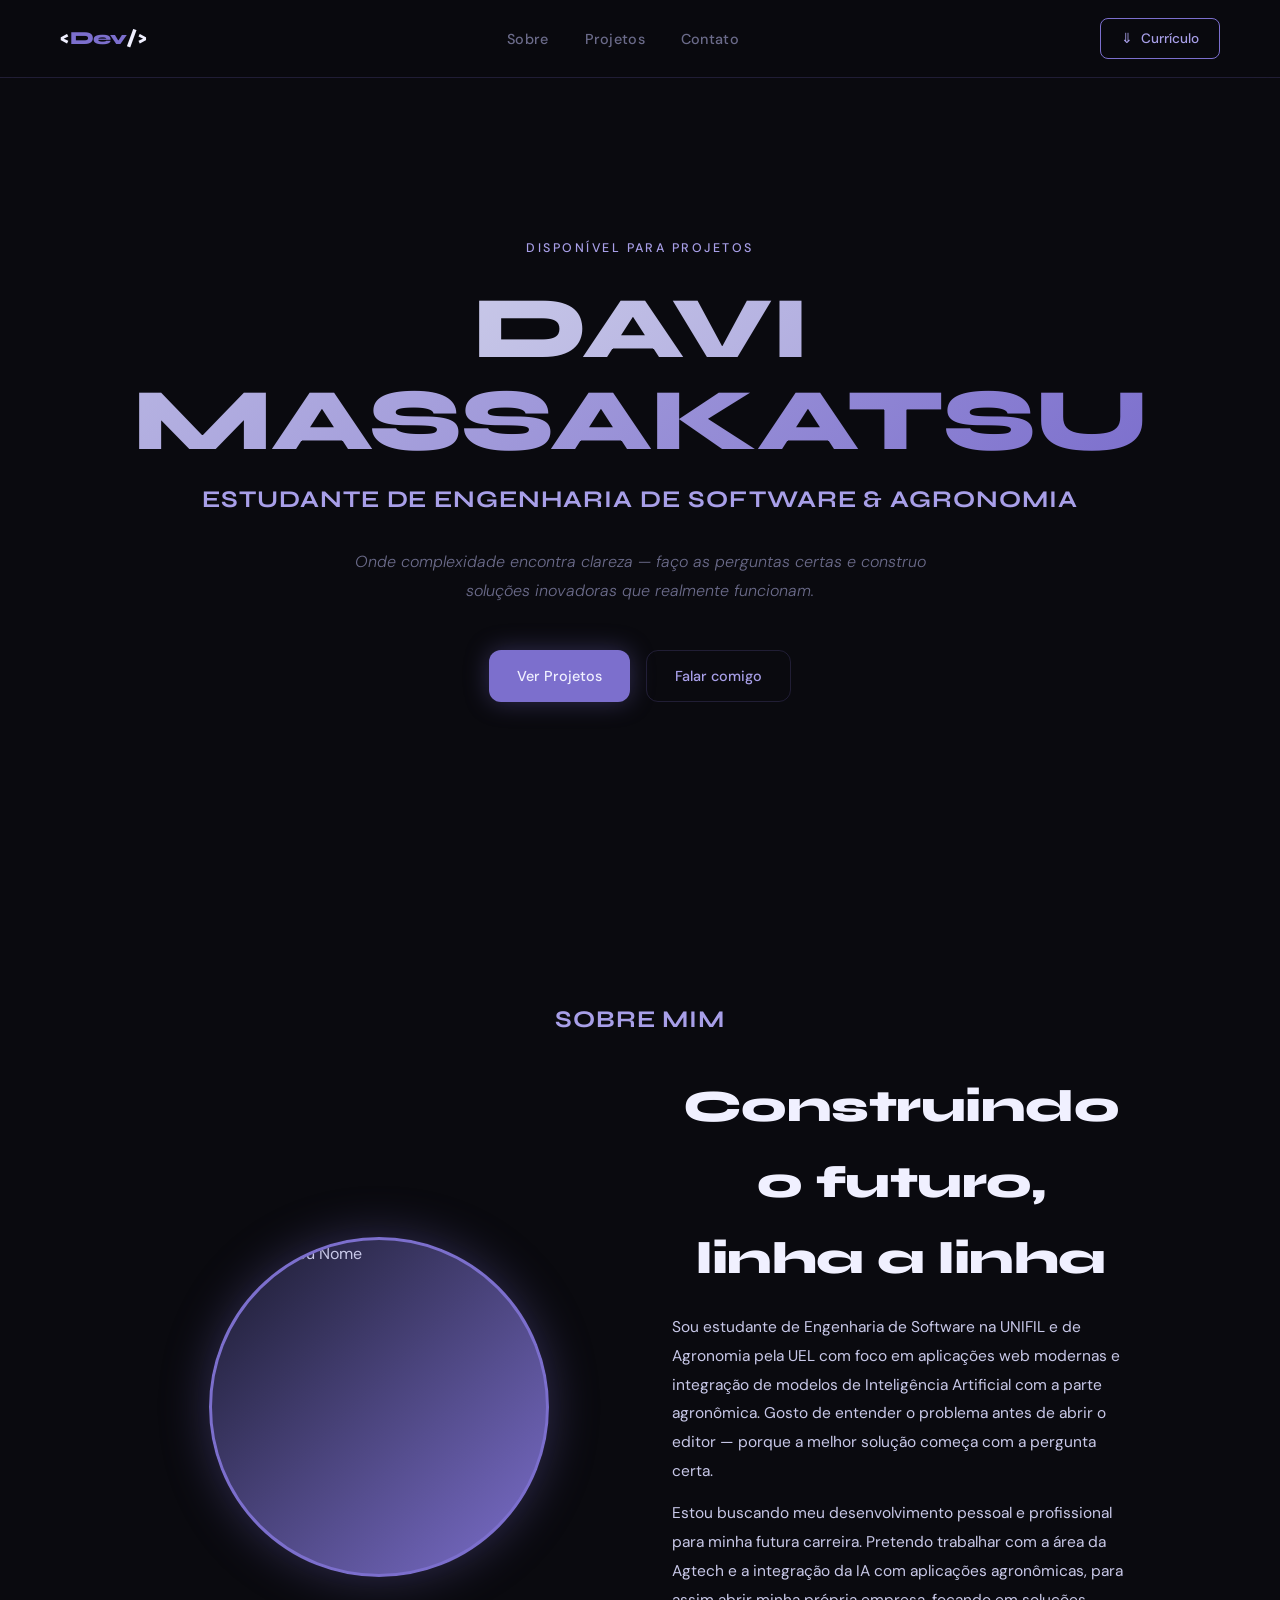
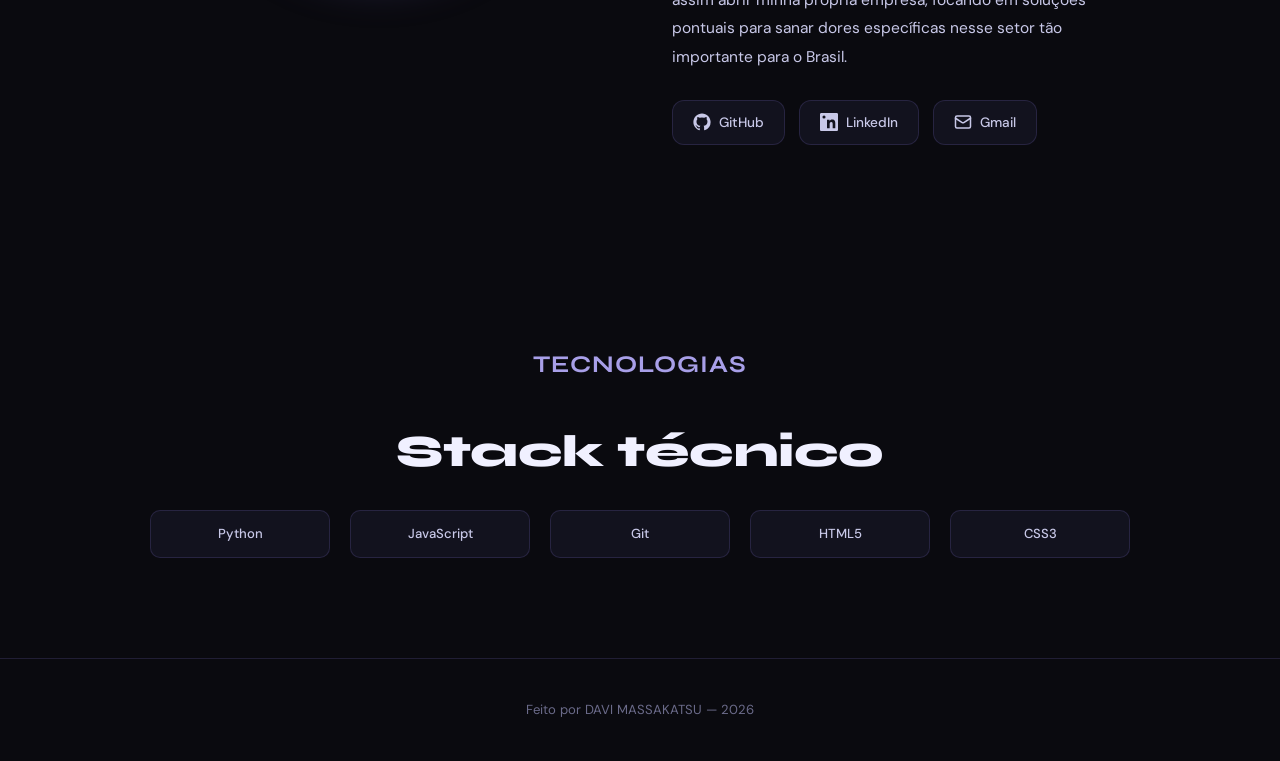
==== index.html @ 7fa9ec7a "commit inicial" ====
<!DOCTYPE html>
<html lang="pt-BR">
<head>
  <meta charset="UTF-8">
  <meta name="viewport" content="width=device-width, initial-scale=1.0">
  <title>Dev Portfolio — Início</title>
  <link rel="stylesheet" href="style.css">
</head>
<body>

  <!-- Canvas das estrelas animadas (JS) -->
  <canvas id="star-canvas" aria-hidden="true"></canvas>

  <!-- ===== NAV ===== -->
  <nav class="nav" role="navigation" aria-label="Navegação principal">
    <a href="index.html" class="nav__logo">&lt;<span>Dev</span>/&gt;</a>
    <ul class="nav__links">
      <li><a href="index.html">Sobre</a></li>
      <li><a href="projetos.html">Projetos</a></li>
      <li><a href="contato.html">Contato</a></li>
    </ul>
    <a href="C:\Users\Davi\TrabalhoFinalHTML\docs\CURRICULO DAVI MASSAKATSU.pdf" class="nav__resume" download>
      &#8659; <span>Currículo</span>
    </a>
    <button id="nav-toggle" class="nav__toggle" aria-label="Abrir menu" aria-expanded="false">
      <span></span><span></span><span></span>
    </button>
  </nav>

  <!-- ===== HERO ===== -->
  <section class="hero" aria-label="Apresentação">
    <span class="hero__eyebrow">Disponível para projetos</span>
    <h1 class="hero__title">
      <span style="background: linear-gradient(135deg, #c8c8e8, #7c6fcd); -webkit-background-clip: text; -webkit-text-fill-color: transparent; background-clip: text;">
        DAVI MASSAKATSU
    </h1>
    <p class="hero__subtitle">ESTUDANTE DE ENGENHARIA DE SOFTWARE &amp; AGRONOMIA</p>
    <p class="hero__desc">
      Onde complexidade encontra clareza — faço as perguntas certas
      e construo soluções inovadoras que realmente funcionam.
    </p>
    <div class="hero__cta">
      <a href="projetos.html" class="btn btn--primary">Ver Projetos</a>
      <a href="contato.html" class="btn btn--outline">Falar comigo</a>
    </div>
  </section>

  <!-- ===== SOBRE ===== -->
  <main>
    <article class="section reveal" id="sobre">
      <p class="hero__subtitle">SOBRE MIM</p>
      <div class="about">

        <!-- Foto / Avatar -->
        <div class="about__image-wrap">
          <!--
            Substitua o div abaixo por:
            <img src="sua-foto.jpg" alt="Foto de Seu Nome" class="about__avatar">
          -->
       <img src="C:\Users\Davi\TrabalhoFinalHTML\img\WhatsApp Image 2026-06-27 at 15.25.54.jpeg" alt="Foto de Seu Nome" class="about__avatar">
        </div>

        <!-- Texto -->
        <div class="about__text">
          <h2 class="section__title">Construindo o futuro,<br>linha a linha</h2>
          <p>
            Sou estudante de Engenharia de Software na UNIFIL e de Agronomia pela UEL com foco em aplicações web modernas
            e integração de modelos de Inteligência Artificial com a parte agronômica. Gosto de entender
            o problema antes de abrir o editor — porque a melhor solução começa
            com a pergunta certa.
          </p>
          <p>
           Estou buscando meu desenvolvimento pessoal e profissional para minha futura carreira. Pretendo trabalhar com a área da Agtech e a 
           integração da IA com aplicações agronômicas, para assim abrir minha própria empresa, focando em soluções pontuais para sanar dores específicas
           nesse setor tão importante para o Brasil.
          </p>

          <!-- Links sociais -->
          <nav class="about__links" aria-label="Redes sociais">
            <a
              class="social-link"
              href="https://github.com/seu-usuario"
              target="_blank"
              rel="noopener noreferrer"
              aria-label="GitHub">
              <!-- SVG GitHub -->
              <svg width="18" height="18" viewBox="0 0 24 24" fill="currentColor" aria-hidden="true">
                <path d="M12 .5C5.65.5.5 5.65.5 12c0 5.08 3.29 9.38 7.86 10.9.57.1.78-.25.78-.55v-1.93c-3.2.69-3.87-1.54-3.87-1.54-.52-1.33-1.28-1.68-1.28-1.68-1.04-.71.08-.7.08-.7 1.15.08 1.76 1.18 1.76 1.18 1.02 1.75 2.68 1.24 3.33.95.1-.74.4-1.24.73-1.53-2.55-.29-5.23-1.27-5.23-5.67 0-1.25.45-2.28 1.18-3.08-.12-.29-.51-1.46.11-3.04 0 0 .96-.31 3.15 1.17a10.96 10.96 0 0 1 5.74 0c2.18-1.48 3.14-1.17 3.14-1.17.63 1.58.23 2.75.11 3.04.74.8 1.18 1.83 1.18 3.08 0 4.41-2.69 5.38-5.25 5.66.41.35.78 1.05.78 2.12v3.14c0 .3.2.66.79.55A11.51 11.51 0 0 0 23.5 12C23.5 5.65 18.35.5 12 .5z"/>
              </svg>
              GitHub
            </a>
            <a
              class="social-link"
              href="https://linkedin.com/in/seu-usuario"
              target="_blank"
              rel="noopener noreferrer"
              aria-label="LinkedIn">
              <!-- SVG LinkedIn -->
              <svg width="18" height="18" viewBox="0 0 24 24" fill="currentColor" aria-hidden="true">
                <path d="M20.45 20.45h-3.56v-5.57c0-1.33-.03-3.04-1.85-3.04-1.85 0-2.14 1.45-2.14 2.94v5.67H9.34V9h3.41v1.56h.05c.47-.9 1.63-1.85 3.36-1.85 3.59 0 4.25 2.36 4.25 5.44v6.3zM5.34 7.43a2.07 2.07 0 1 1 0-4.14 2.07 2.07 0 0 1 0 4.14zM3.56 20.45h3.56V9H3.56v11.45zM22.23 0H1.77C.79 0 0 .77 0 1.72v20.56C0 23.23.79 24 1.77 24h20.46c.98 0 1.77-.77 1.77-1.72V1.72C24 .77 23.21 0 22.23 0z"/>
              </svg>
              LinkedIn
            </a>
            <a
              class="social-link"
              href="mailto:seuemail@gmail.com"
              aria-label="Enviar e-mail">
              <!-- SVG Mail -->
              <svg width="18" height="18" viewBox="0 0 24 24" fill="none" stroke="currentColor" stroke-width="2" stroke-linecap="round" stroke-linejoin="round" aria-hidden="true">
                <rect x="2" y="4" width="20" height="16" rx="2"/>
                <path d="m22 7-8.97 5.7a1.94 1.94 0 0 1-2.06 0L2 7"/>
              </svg>
              Gmail
            </a>
          </nav>
        </div>
      </div>
    </article>

    <!-- ===== SKILLS ===== -->
    <article class="section reveal" id="skills">
      <p class="hero__subtitle">TECNOLOGIAS</p>
      <h2 class="section__title">Stack técnico</h2>

      <div class="skills-grid">
        <div class="skill-tag">Python</div>
        <div class="skill-tag">JavaScript</div>
        <div class="skill-tag">Git</div>
        <div class="skill-tag">HTML5</div>
        <div class="skill-tag">CSS3</div>
      </div>
    </article>
  </main>

  <!-- ===== FOOTER ===== -->
  <footer>
    <p>Feito por DAVI MASSAKATSU &mdash; 2026</p>
  </footer>

  <script src="portfolio.js"></script>
</body>
</html>
---- style.css ----
/* =============================================
   Portfolio — style.css
   Tema: Dark Cosmic / Full-Stack Dev
   ============================================= */

@import url('https://fonts.googleapis.com/css2?family=Syne:wght@400;700;800&family=DM+Sans:ital,wght@0,300;0,400;0,500;1,300&display=swap');

/* =============================================
   TOKENS / VARIÁVEIS GLOBAIS
   ============================================= */
:root {
  --bg:          #0a0a0f;
  --bg-card:     #12121e;
  --bg-card2:    #1a1a2e;
  --accent:      #7c6fcd;
  --accent-glow: rgba(124, 111, 205, 0.35);
  --accent-soft: #a89fe8;
  --text:        #c8c8e8;
  --text-muted:  #6b6b8a;
  --white:       #f0f0ff;
  --border:      rgba(124, 111, 205, 0.2);

  --font-display: 'Syne', sans-serif;
  --font-body:    'DM Sans', sans-serif;

  --radius: 12px;
  --transition: 0.3s cubic-bezier(0.4, 0, 0.2, 1);
}

/* =============================================
   RESET & BASE
   ============================================= */
*, *::before, *::after { box-sizing: border-box; margin: 0; padding: 0; }

html { scroll-behavior: smooth; }

body {
  background-color: var(--bg);
  color: var(--text);
  font-family: var(--font-body);
  font-size: 16px;
  line-height: 1.7;
  min-height: 100vh;
  overflow-x: hidden;
}

/* Canvas das estrelas — fica atrás de tudo */
#star-canvas {
  position: fixed;
  inset: 0;
  z-index: 0;
  pointer-events: none;
}

/* =============================================
   NAV
   ============================================= */
.nav {
  position: fixed;
  top: 0; left: 0; right: 0;
  z-index: 100;
  display: flex;
  align-items: center;
  justify-content: space-between;
  padding: 18px 60px;
  background: rgba(10, 10, 15, 0.75);
  backdrop-filter: blur(14px);
  -webkit-backdrop-filter: blur(14px);
  border-bottom: 1px solid var(--border);
}

.nav__logo {
  font-family: var(--font-display);
  font-weight: 800;
  font-size: 1.15rem;
  color: var(--white);
  text-decoration: none;
  letter-spacing: -0.5px;
}

.nav__logo span { color: var(--accent); }

.nav__links {
  display: flex;
  gap: 36px;
  list-style: none;
}

.nav__links a {
  color: var(--text-muted);
  text-decoration: none;
  font-size: 0.9rem;
  font-weight: 500;
  letter-spacing: 0.02em;
  transition: color var(--transition);
}

.nav__links a:hover,
.nav__links a.active {
  color: var(--white);
}

.nav__toggle {
  display: none;
  flex-direction: column;
  justify-content: center;
  gap: 5px;
  width: 32px;
  height: 32px;
  background: none;
  border: none;
  cursor: pointer;
  padding: 0;
}

.nav__toggle span {
  display: block;
  width: 100%;
  height: 2px;
  background: var(--text);
  border-radius: 2px;
  transition: transform var(--transition), opacity var(--transition);
}

.nav__toggle.open span:nth-child(1) { transform: translateY(7px) rotate(45deg); }
.nav__toggle.open span:nth-child(2) { opacity: 0; }
.nav__toggle.open span:nth-child(3) { transform: translateY(-7px) rotate(-45deg); }

.nav__resume {
  display: inline-flex;
  align-items: center;
  gap: 8px;
  padding: 8px 20px;
  border: 1px solid var(--accent);
  border-radius: 8px;
  color: var(--accent-soft);
  font-size: 0.85rem;
  font-weight: 500;
  text-decoration: none;
  transition: background var(--transition), color var(--transition);
}

.nav__resume:hover {
  background: var(--accent);
  color: var(--white);
}

/* =============================================
   HERO
   ============================================= */
.hero {
  position: relative;
  z-index: 1;
  min-height: 100vh;
  display: flex;
  flex-direction: column;
  align-items: center;
  justify-content: center;
  text-align: center;
  padding: 120px 40px 80px;
}

.hero__eyebrow {
  display: inline-block;
  font-size: 0.78rem;
  font-weight: 500;
  letter-spacing: 0.2em;
  text-transform: uppercase;
  color: var(--accent-soft);
  margin-bottom: 24px;
  opacity: 0;
  animation: fadeUp 0.8s 0.2s forwards;
}

.hero__title {
  font-family: var(--font-display);
  font-size: clamp(2.8rem, 7vw, 5.5rem);
  font-weight: 800;
  color: var(--white);
  line-height: 1.05;
  letter-spacing: -1px;
  margin-bottom: 12px;
  opacity: 0;
  animation: fadeUp 0.8s 0.4s forwards;
}

.hero__title .dot { color: var(--accent); }

.hero__subtitle {
  font-family: var(--font-display);
  font-size: clamp(1rem, 2.5vw, 1.5rem);
  font-weight: 700;
  text-align: center;
  color: var(--accent-soft);
  letter-spacing: 0.04em;
  margin-bottom: 28px;
  opacity: 0;
  animation: fadeUp 0.8s 0.6s forwards;
}

.hero__desc {
  max-width: 580px;
  font-size: 1rem;
  color: var(--text-muted);
  font-weight: 300;
  font-style: italic;
  line-height: 1.8;
  margin-bottom: 44px;
  opacity: 0;
  animation: fadeUp 0.8s 0.8s forwards;
}

.hero__cta {
  display: flex;
  gap: 16px;
  justify-content: center;
  flex-wrap: wrap;
  opacity: 0;
  animation: fadeUp 0.8s 1s forwards;
}

.btn {
  display: inline-flex;
  align-items: center;
  gap: 8px;
  padding: 13px 28px;
  border-radius: var(--radius);
  font-family: var(--font-body);
  font-size: 0.9rem;
  font-weight: 500;
  text-decoration: none;
  transition: all var(--transition);
  cursor: pointer;
  border: none;
}

.btn--primary {
  background: var(--accent);
  color: var(--white);
  box-shadow: 0 0 24px var(--accent-glow);
}

.btn--primary:hover {
  background: var(--accent-soft);
  box-shadow: 0 0 40px var(--accent-glow);
  transform: translateY(-2px);
}

.btn--outline {
  background: transparent;
  color: var(--accent-soft);
  border: 1px solid var(--border);
}

.btn--outline:hover {
  border-color: var(--accent);
  color: var(--white);
  transform: translateY(-2px);
}

/* =============================================
   SEÇÃO GENÉRICA
   ============================================= */
.section {
  position: relative;
  z-index: 1;
  padding: 100px 60px;
  max-width: 1100px;
  margin: 0 auto;
}

.section__label {
  font-size: 0.75rem;
  font-weight: 500;
  letter-spacing: 0.2em;
  text-transform: uppercase;
  color: var(--accent);
  margin-bottom: 12px;
}

.section__title {
  font-family: var(--font-display);
  font-size: clamp(1.8rem, 4vw, 2.8rem);
  font-weight: 800;
  text-align: center;
  color: var(--white);
  letter-spacing: -0.5px;
  margin-bottom: 20px;
}

.section__desc {
  text-align: center;
  max-width: 600px;
  color: var(--text-muted);
  font-size: 1rem;
  line-height: 1.8;
  margin-bottom: 56px;
}

/* =============================================
   SOBRE — ABOUT
   ============================================= */
.about {
  display: grid;
  grid-template-columns: 1fr 1fr;
  gap: 64px;
  align-items: center;
}

.about__image-wrap {
  position: relative;
}

.about__avatar {
  width: 100%;
  max-width: 340px;
  aspect-ratio: 1;
  border-radius: 50%;
  object-fit: cover;
  border: 3px solid var(--accent);
  box-shadow: 0 0 48px var(--accent-glow);
  display: block;
  margin: 0 auto;

  /* placeholder enquanto não há imagem real */
  background: linear-gradient(135deg, var(--bg-card2), var(--accent));
  min-height: 280px;
}

.about__avatar-placeholder {
  width: 100%;
  max-width: 340px;
  aspect-ratio: 1;
  border-radius: 50%;
  border: 3px solid var(--accent);
  box-shadow: 0 0 48px var(--accent-glow);
  display: flex;
  align-items: center;
  justify-content: center;
  font-size: 6rem;
  background: linear-gradient(135deg, var(--bg-card2) 0%, #1f1640 100%);
  margin: 0 auto;
  color: var(--accent-soft);
}

.about__text .section__title { margin-bottom: 16px; }

.about__text p {
  color: var(--text);
  line-height: 1.85;
  margin-bottom: 14px;
  font-size: 0.97rem;
}

.about__links {
  display: flex;
  gap: 14px;
  margin-top: 28px;
  flex-wrap: wrap;
}

.social-link {
  display: inline-flex;
  align-items: center;
  gap: 8px;
  padding: 10px 20px;
  border-radius: var(--radius);
  font-size: 0.85rem;
  font-weight: 500;
  text-decoration: none;
  border: 1px solid var(--border);
  color: var(--text);
  background: var(--bg-card);
  transition: all var(--transition);
}

.social-link:hover {
  border-color: var(--accent);
  color: var(--accent-soft);
  transform: translateY(-2px);
  box-shadow: 0 4px 20px var(--accent-glow);
}

/* =============================================
   SKILLS GRID
   ============================================= */
.skills-grid {
    display: grid;
    grid-template-columns: repeat(5, 180px);
    gap: 20px;
    justify-content: center;
}

.skill-tag {
  padding: 12px 16px;
  border-radius: 10px;
  background: var(--bg-card);
  border: 1px solid var(--border);
  text-align: center;
  font-size: 0.82rem;
  font-weight: 500;
  color: var(--text);
  transition: all var(--transition);
}

.skill-tag:hover {
  border-color: var(--accent);
  color: var(--accent-soft);
  box-shadow: 0 0 16px var(--accent-glow);
  transform: translateY(-3px);
}

/* =============================================
   PROJECTS
   ============================================= */
.projects-grid {
  display: grid;
  grid-template-columns: repeat(auto-fill, minmax(300px, 1fr));
  gap: 24px;
}

.project-card {
  background: var(--bg-card);
  border: 1px solid var(--border);
  border-radius: var(--radius);
  overflow: hidden;
  transition: all var(--transition);
  display: flex;
  flex-direction: column;
}

.project-card:hover {
  border-color: var(--accent);
  transform: translateY(-6px);
  box-shadow: 0 16px 48px rgba(124, 111, 205, 0.2);
}

.project-card__cover {
  width: 100%;
  height: 180px;
  object-fit: cover;
  background: linear-gradient(135deg, var(--bg-card2) 0%, #1a1040 100%);
  display: flex;
  align-items: center;
  justify-content: center;
  font-size: 3rem;
  color: var(--accent-soft);
}

.project-card__body {
  padding: 24px;
  flex: 1;
  display: flex;
  flex-direction: column;
}

.project-card__tags {
  display: flex;
  flex-wrap: wrap;
  gap: 6px;
  margin-bottom: 12px;
}

.tag {
  font-size: 0.7rem;
  font-weight: 500;
  letter-spacing: 0.08em;
  text-transform: uppercase;
  padding: 3px 10px;
  border-radius: 999px;
  background: rgba(124, 111, 205, 0.15);
  color: var(--accent-soft);
  border: 1px solid rgba(124, 111, 205, 0.3);
}

.project-card__title {
  font-family: var(--font-display);
  font-size: 1.1rem;
  font-weight: 700;
  color: var(--white);
  margin-bottom: 8px;
}

.project-card__desc {
  color: var(--text-muted);
  font-size: 0.88rem;
  line-height: 1.7;
  flex: 1;
  margin-bottom: 20px;
}

.project-card__links {
  display: flex;
  gap: 12px;
}

.project-card__links a {
  font-size: 0.82rem;
  font-weight: 500;
  color: var(--accent-soft);
  text-decoration: none;
  transition: color var(--transition);
  display: inline-flex;
  align-items: center;
  gap: 5px;
}

.project-card__links a:hover { color: var(--white); }

/* =============================================
   CONTACT FORM
   ============================================= */
.contact-wrapper {
  display: grid;
  grid-template-columns: 1fr 1fr;
  gap: 64px;
  align-items: start;
}

.contact-info p {
  color: var(--text-muted);
  font-size: 0.95rem;
  line-height: 1.8;
  margin-bottom: 32px;
}

.contact-info__links {
  display: flex;
  flex-direction: column;
  gap: 12px;
}

.contact-info__links a {
  display: inline-flex;
  align-items: center;
  gap: 10px;
  color: var(--text);
  text-decoration: none;
  font-size: 0.9rem;
  transition: color var(--transition);
}

.contact-info__links a:hover { color: var(--accent-soft); }

.form {
  display: flex;
  flex-direction: column;
  gap: 18px;
}

.form__group {
  display: flex;
  flex-direction: column;
  gap: 6px;
}

.form__label {
  font-size: 0.8rem;
  font-weight: 500;
  letter-spacing: 0.05em;
  color: var(--text-muted);
  text-transform: uppercase;
}

.form__input,
.form__textarea {
  background: var(--bg-card);
  border: 1px solid var(--border);
  border-radius: 10px;
  padding: 13px 16px;
  color: var(--white);
  font-family: var(--font-body);
  font-size: 0.95rem;
  transition: border-color var(--transition), box-shadow var(--transition);
  outline: none;
  resize: none;
}

.form__input:focus,
.form__textarea:focus {
  border-color: var(--accent);
  box-shadow: 0 0 0 3px var(--accent-glow);
}

.form__textarea { min-height: 140px; }

.form__feedback {
  font-size: 0.85rem;
  font-weight: 500;
  min-height: 22px;
  color: #6cde90;
  transition: opacity 0.3s;
}

/* =============================================
   FOOTER
   ============================================= */
footer {
  position: relative;
  z-index: 1;
  text-align: center;
  padding: 40px 60px;
  border-top: 1px solid var(--border);
  color: var(--text-muted);
  font-size: 0.82rem;
}

footer span { color: var(--accent); }

/* =============================================
   ANIMAÇÕES
   ============================================= */
@keyframes fadeUp {
  from { opacity: 0; transform: translateY(28px); }
  to   { opacity: 1; transform: translateY(0); }
}

/* Reveal ao rolar — visível por padrão; JS apenas adiciona a animação de entrada.
   Isso garante que o conteúdo NUNCA fique invisível caso o JS falhe ou não rode. */
.reveal {
  opacity: 1;
  transform: none;
}

.reveal.reveal-pending {
  opacity: 0;
  transform: translateY(32px);
  transition: opacity 0.7s ease, transform 0.7s ease;
}

.reveal.visible {
  opacity: 1;
  transform: none;
}

/* =============================================
   RESPONSIVO
   ============================================= */

/* Tablet */
@media (max-width: 900px) {
  .about,
  .contact-wrapper {
    grid-template-columns: 1fr;
    text-align: center;
  }

  .about__links { justify-content: center; }

  .project-card--featured {
    grid-template-columns: 1fr;
  }
}

/* Mobile — menu hambúrguer */
@media (max-width: 768px) {
  .nav { padding: 16px 20px; }

  .nav__links {
    position: absolute;
    top: 100%;
    left: 0;
    right: 0;
    flex-direction: column;
    align-items: center;
    gap: 0;
    background: rgba(10, 10, 15, 0.97);
    backdrop-filter: blur(14px);
    border-bottom: 1px solid var(--border);
    max-height: 0;
    overflow: hidden;
    transition: max-height var(--transition);
  }

  .nav__links.open {
    max-height: 300px;
  }

  .nav__links li {
    width: 100%;
    text-align: center;
  }

  .nav__links a {
    display: block;
    padding: 16px 0;
  }

  .nav__toggle { display: flex; }

  .nav__resume span { display: none; }
  .nav__resume { padding: 8px 14px; }

  .section { padding: 64px 24px; }

  .hero { padding: 120px 24px 60px; }

  .skills-grid {
    grid-template-columns: repeat(auto-fill, minmax(100px, 1fr));
  }

  .projects-grid {
    grid-template-columns: 1fr;
  }
}

@media (max-width: 480px) {
  .hero__cta { flex-direction: column; width: 100%; }
  .hero__cta .btn { width: 100%; justify-content: center; }
  .about__avatar-placeholder { font-size: 4rem; }
}

/* Respeitar preferência de animação reduzida */
@media (prefers-reduced-motion: reduce) {
  *, *::before, *::after { animation: none !important; transition: none !important; }
}
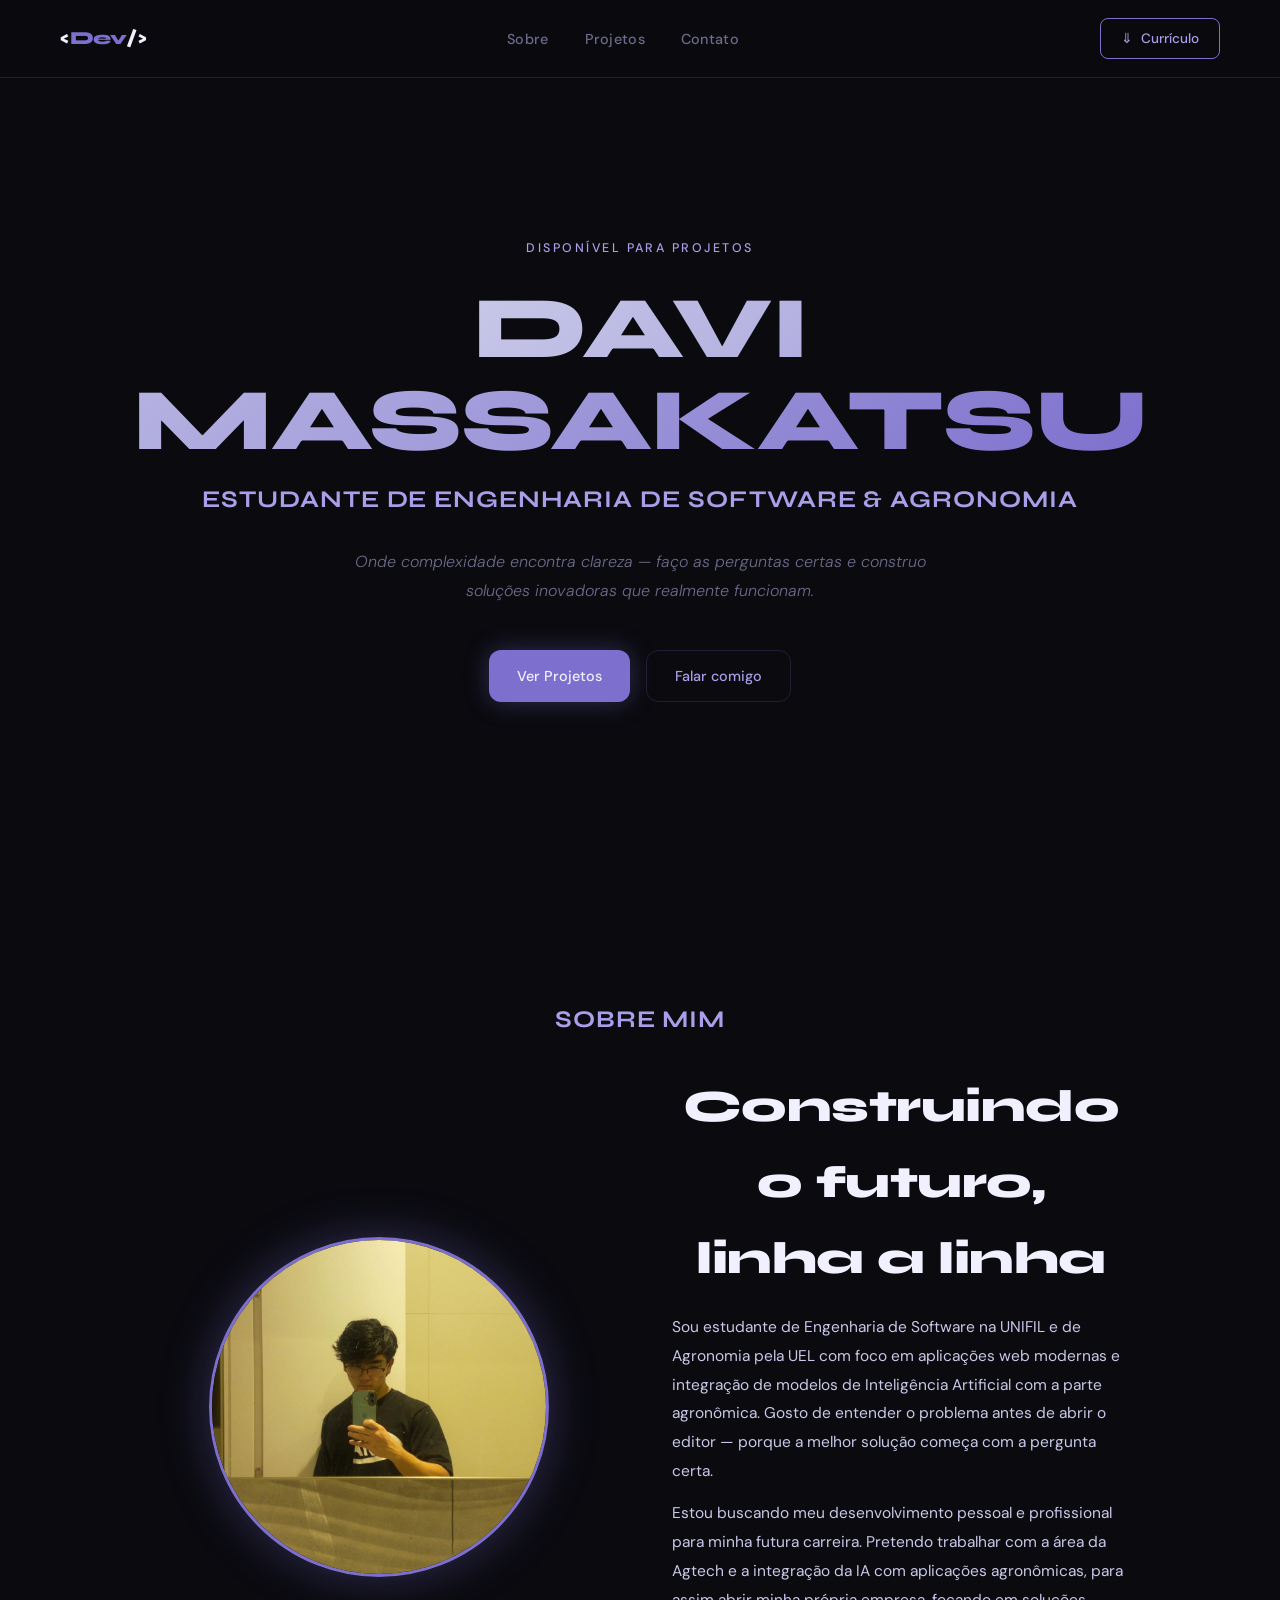
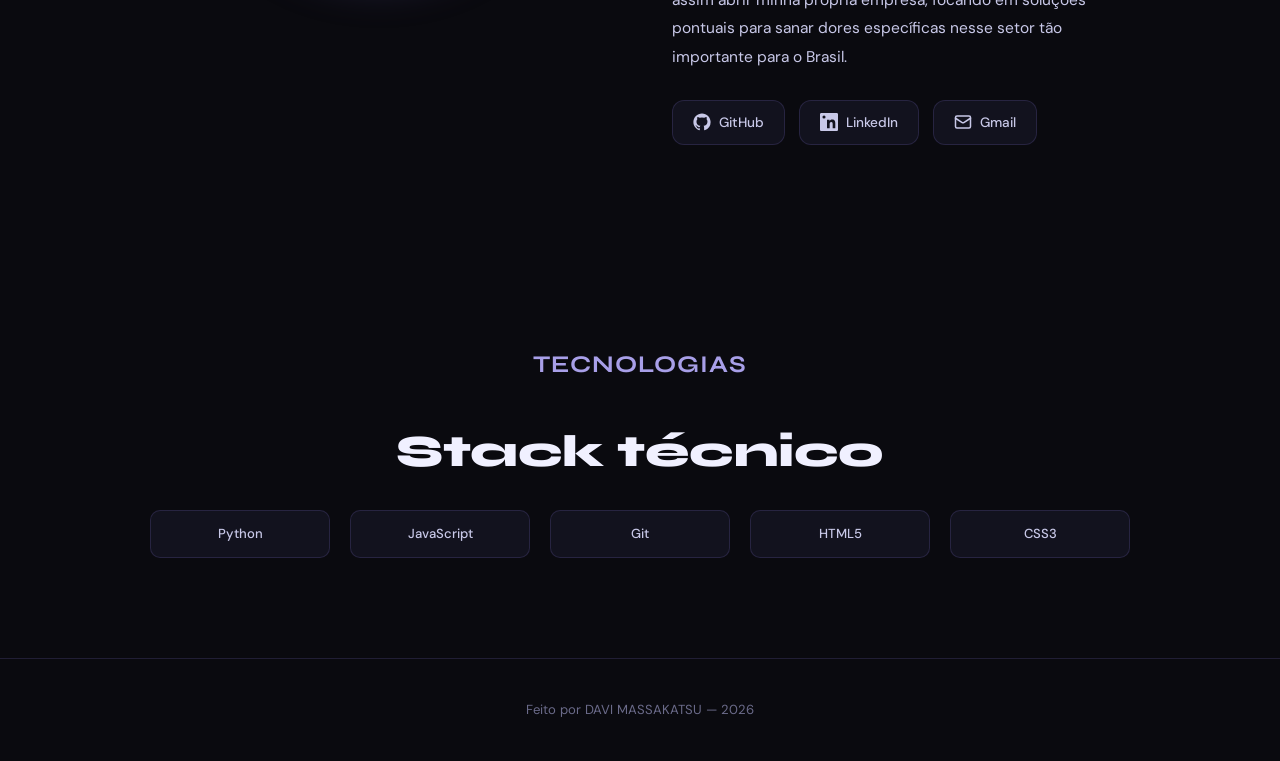
==== commit 6c720c62: "documentos" ====
--- a/index.html
+++ b/index.html
@@ -19,7 +19,7 @@
       <li><a href="projetos.html">Projetos</a></li>
       <li><a href="contato.html">Contato</a></li>
     </ul>
-    <a href="C:\Users\Davi\TrabalhoFinalHTML\docs\CURRICULO DAVI MASSAKATSU.pdf" class="nav__resume" download>
+    <a href="docs\CURRICULO DAVI MASSAKATSU.pdf" class="nav__resume" download>
       &#8659; <span>Currículo</span>
     </a>
     <button id="nav-toggle" class="nav__toggle" aria-label="Abrir menu" aria-expanded="false">
@@ -57,7 +57,7 @@
             Substitua o div abaixo por:
             <img src="sua-foto.jpg" alt="Foto de Seu Nome" class="about__avatar">
           -->
-       <img src="C:\Users\Davi\TrabalhoFinalHTML\img\WhatsApp Image 2026-06-27 at 15.25.54.jpeg" alt="Foto de Seu Nome" class="about__avatar">
+       <img src="img\WhatsApp Image 2026-06-27 at 15.25.54.jpeg" alt="Foto de Seu Nome" class="about__avatar">
         </div>
 
         <!-- Texto -->
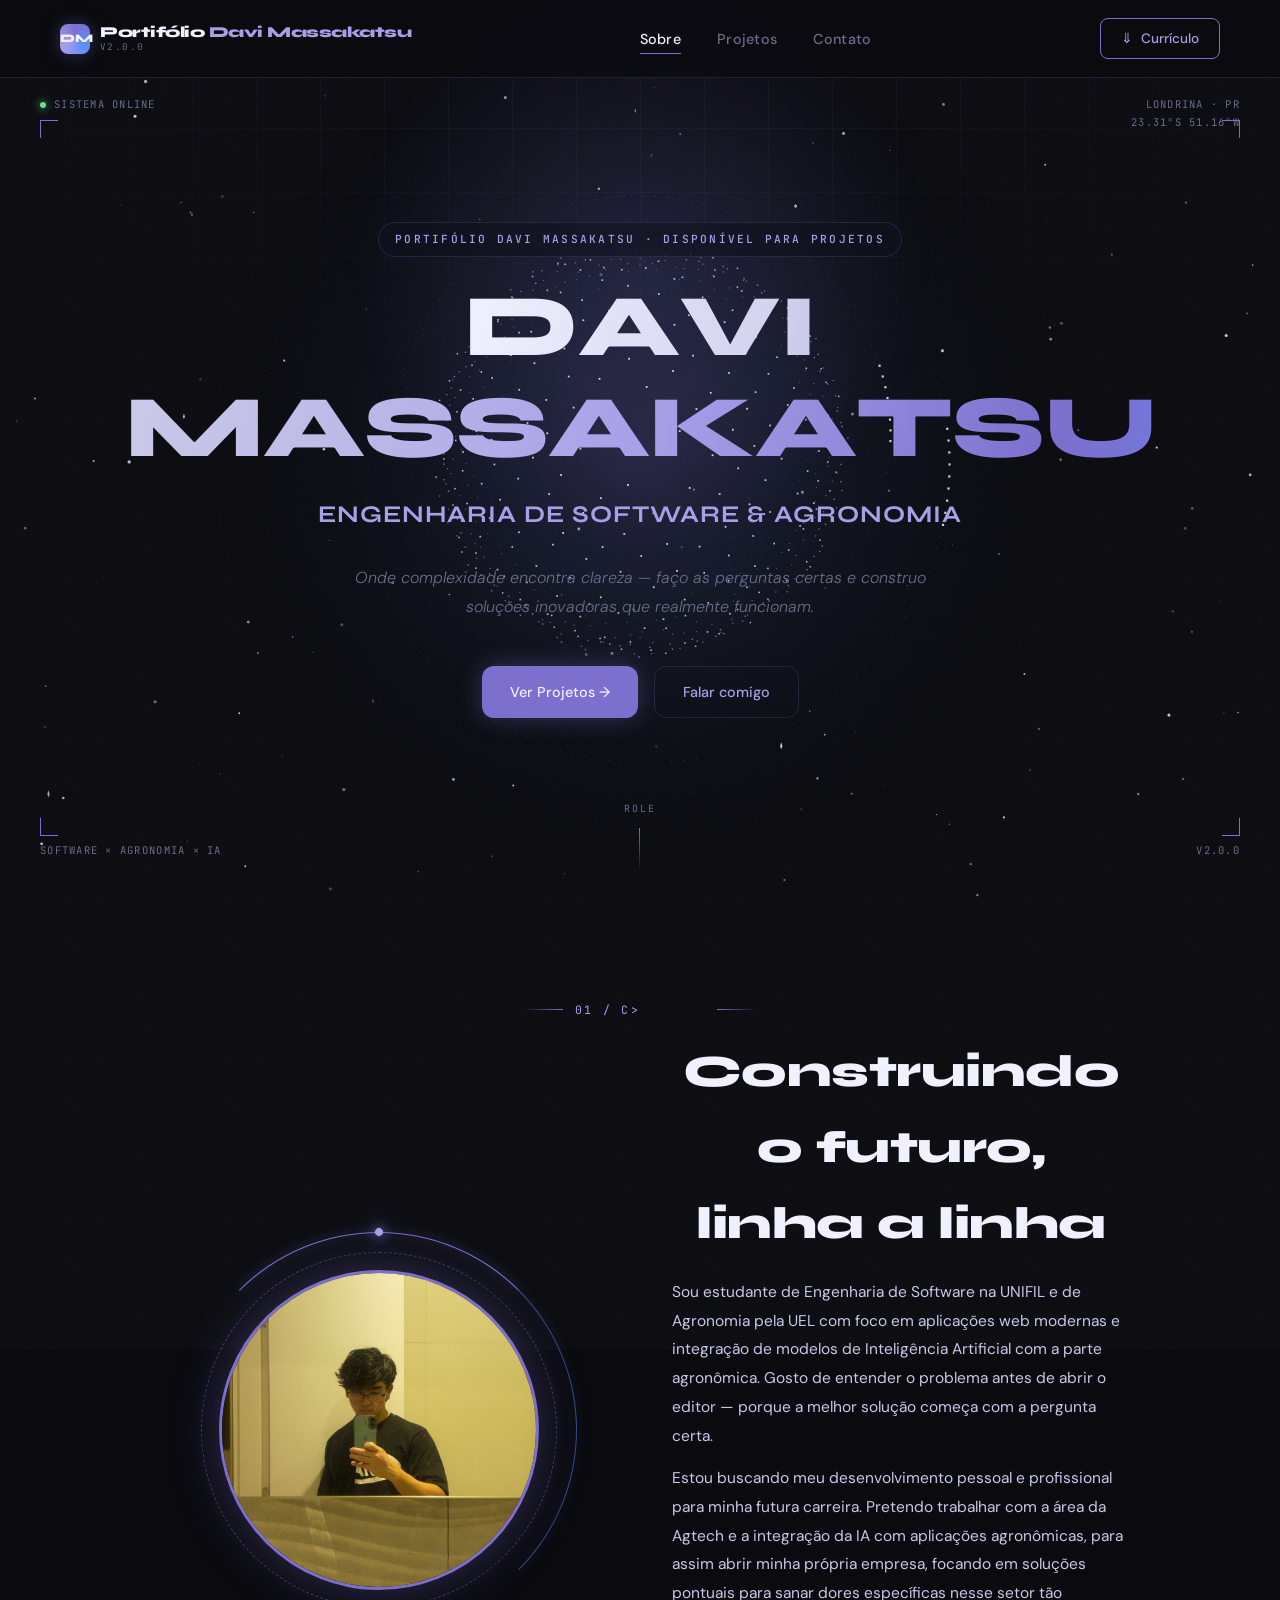
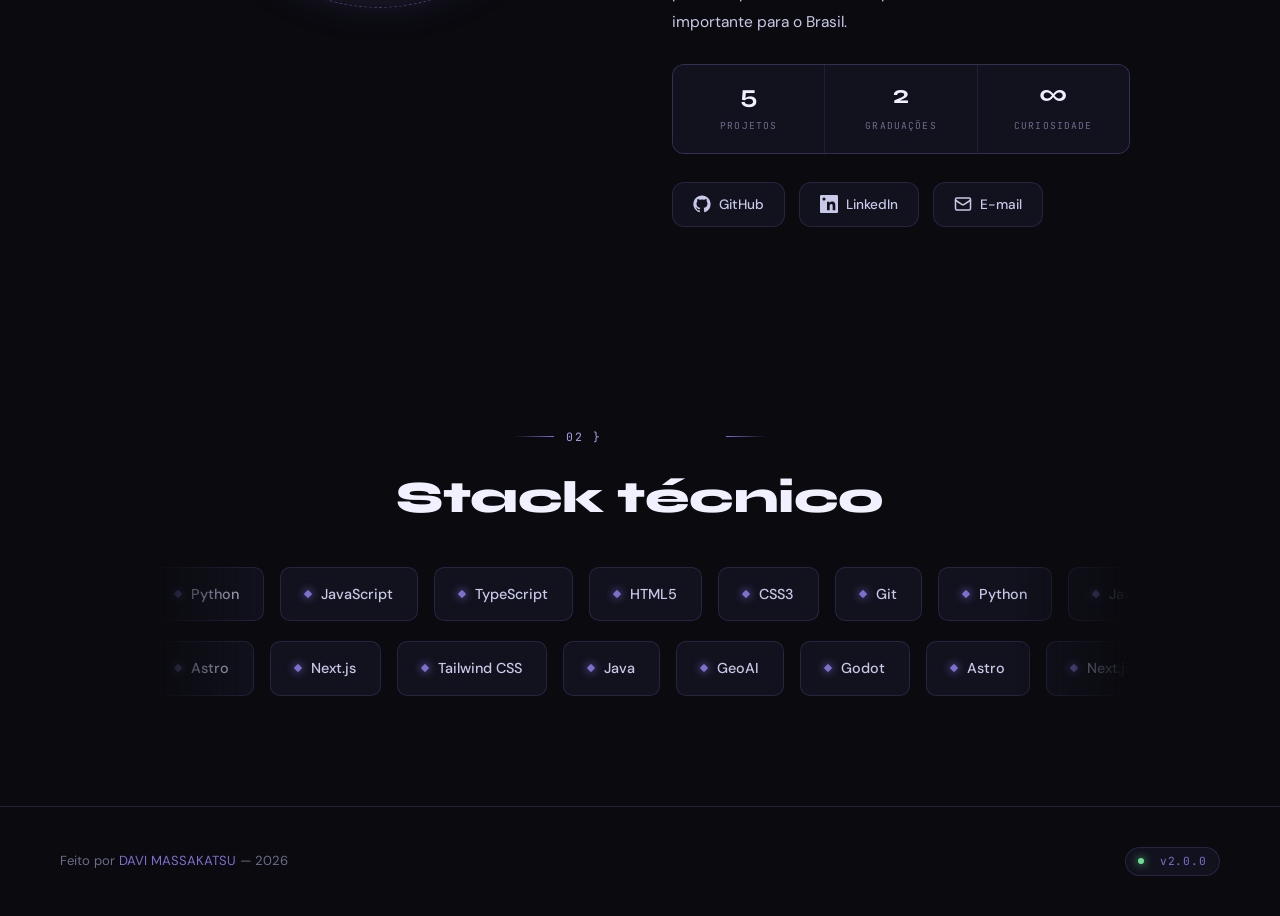
==== commit 671bc307: "release: v2.0.0 — Portifólio Davi Massakatsu - Renomeia o site para "Portifólio Davi Massakatsu" - A" ====
--- a/index.html
+++ b/index.html
@@ -3,8 +3,11 @@
 <head>
   <meta charset="UTF-8">
   <meta name="viewport" content="width=device-width, initial-scale=1.0">
-  <title>Dev Portfolio — Início</title>
+  <meta name="description" content="Portifólio Davi Massakatsu — estudante de Engenharia de Software e Agronomia, unindo IA e Agtech.">
+  <meta name="version" content="2.0.0">
+  <title>Portifólio Davi Massakatsu</title>
   <link rel="stylesheet" href="style.css">
+  <link rel="stylesheet" href="motion.css">
 </head>
 <body>
 
@@ -13,13 +16,16 @@
 
   <!-- ===== NAV ===== -->
   <nav class="nav" role="navigation" aria-label="Navegação principal">
-    <a href="index.html" class="nav__logo">&lt;<span>Dev</span>/&gt;</a>
+    <a href="index.html" class="nav__logo" aria-label="Portifólio Davi Massakatsu — início">
+      <span class="nav__logo-mark" aria-hidden="true">DM</span>
+      <span>Portifólio <span>Davi Massakatsu</span><small data-version>v2.0.0</small></span>
+    </a>
     <ul class="nav__links">
       <li><a href="index.html">Sobre</a></li>
       <li><a href="projetos.html">Projetos</a></li>
       <li><a href="contato.html">Contato</a></li>
     </ul>
-    <a href="docs\CURRICULO DAVI MASSAKATSU.pdf" class="nav__resume" download>
+    <a href="docs/CURRICULO DAVI MASSAKATSU.pdf" class="nav__resume" download>
       &#8659; <span>Currículo</span>
     </a>
     <button id="nav-toggle" class="nav__toggle" aria-label="Abrir menu" aria-expanded="false">
@@ -29,38 +35,46 @@
 
   <!-- ===== HERO ===== -->
   <section class="hero" aria-label="Apresentação">
-    <span class="hero__eyebrow">Disponível para projetos</span>
-    <h1 class="hero__title">
-      <span style="background: linear-gradient(135deg, #c8c8e8, #7c6fcd); -webkit-background-clip: text; -webkit-text-fill-color: transparent; background-clip: text;">
-        DAVI MASSAKATSU
-    </h1>
-    <p class="hero__subtitle">ESTUDANTE DE ENGENHARIA DE SOFTWARE &amp; AGRONOMIA</p>
+    <canvas id="hero-orb" class="hero__orb" aria-hidden="true"></canvas>
+
+    <!-- HUD decorativo -->
+    <div class="hero__hud" aria-hidden="true">
+      <span class="tl"><span class="live-dot"></span>Sistema online</span>
+      <span class="tr">Londrina · PR<br>23.31°S 51.16°W</span>
+      <span class="bl">Software × Agronomia × IA</span>
+      <span class="br" data-version>v2.0.0</span>
+      <span class="corner c1"></span><span class="corner c2"></span>
+      <span class="corner c3"></span><span class="corner c4"></span>
+    </div>
+
+    <span class="hero__eyebrow">Portifólio Davi Massakatsu · disponível para projetos</span>
+    <h1 class="hero__title text-gradient" data-split>DAVI MASSAKATSU</h1>
+    <p class="hero__subtitle">ENGENHARIA DE SOFTWARE &amp; AGRONOMIA</p>
     <p class="hero__desc">
       Onde complexidade encontra clareza — faço as perguntas certas
       e construo soluções inovadoras que realmente funcionam.
     </p>
     <div class="hero__cta">
-      <a href="projetos.html" class="btn btn--primary">Ver Projetos</a>
+      <a href="projetos.html" class="btn btn--primary">Ver Projetos →</a>
       <a href="contato.html" class="btn btn--outline">Falar comigo</a>
     </div>
+
+    <a href="#sobre" class="scroll-hint">Role</a>
   </section>
 
-  <!-- ===== SOBRE ===== -->
   <main>
+    <!-- ===== SOBRE ===== -->
     <article class="section reveal" id="sobre">
-      <p class="hero__subtitle">SOBRE MIM</p>
+      <p class="kicker" data-scramble>01 / Sobre mim</p>
       <div class="about">
 
-        <!-- Foto / Avatar -->
         <div class="about__image-wrap">
-          <!--
-            Substitua o div abaixo por:
-            <img src="sua-foto.jpg" alt="Foto de Seu Nome" class="about__avatar">
-          -->
-       <img src="img\WhatsApp Image 2026-06-27 at 15.25.54.jpeg" alt="Foto de Seu Nome" class="about__avatar">
+          <div class="orbit">
+            <img src="img/WhatsApp Image 2026-06-27 at 15.25.54.jpeg" alt="Foto de Davi Massakatsu" class="about__avatar">
+            <span class="orbit__sat" aria-hidden="true"></span>
+          </div>
         </div>
 
-        <!-- Texto -->
         <div class="about__text">
           <h2 class="section__title">Construindo o futuro,<br>linha a linha</h2>
           <p>
@@ -70,47 +84,36 @@
             com a pergunta certa.
           </p>
           <p>
-           Estou buscando meu desenvolvimento pessoal e profissional para minha futura carreira. Pretendo trabalhar com a área da Agtech e a 
-           integração da IA com aplicações agronômicas, para assim abrir minha própria empresa, focando em soluções pontuais para sanar dores específicas
-           nesse setor tão importante para o Brasil.
+            Estou buscando meu desenvolvimento pessoal e profissional para minha futura carreira. Pretendo trabalhar com a área da Agtech e a
+            integração da IA com aplicações agronômicas, para assim abrir minha própria empresa, focando em soluções pontuais para sanar dores específicas
+            nesse setor tão importante para o Brasil.
           </p>
 
-          <!-- Links sociais -->
+          <div class="stats" role="list">
+            <div class="stat" role="listitem"><strong data-count="5">5</strong><span>Projetos</span></div>
+            <div class="stat" role="listitem"><strong data-count="2">2</strong><span>Graduações</span></div>
+            <div class="stat" role="listitem"><strong>∞</strong><span>Curiosidade</span></div>
+          </div>
+
           <nav class="about__links" aria-label="Redes sociais">
-            <a
-              class="social-link"
-              href="https://github.com/seu-usuario"
-              target="_blank"
-              rel="noopener noreferrer"
-              aria-label="GitHub">
-              <!-- SVG GitHub -->
+            <a class="social-link" href="https://github.com/davimassakatsu-eng" target="_blank" rel="noopener noreferrer" aria-label="GitHub">
               <svg width="18" height="18" viewBox="0 0 24 24" fill="currentColor" aria-hidden="true">
                 <path d="M12 .5C5.65.5.5 5.65.5 12c0 5.08 3.29 9.38 7.86 10.9.57.1.78-.25.78-.55v-1.93c-3.2.69-3.87-1.54-3.87-1.54-.52-1.33-1.28-1.68-1.28-1.68-1.04-.71.08-.7.08-.7 1.15.08 1.76 1.18 1.76 1.18 1.02 1.75 2.68 1.24 3.33.95.1-.74.4-1.24.73-1.53-2.55-.29-5.23-1.27-5.23-5.67 0-1.25.45-2.28 1.18-3.08-.12-.29-.51-1.46.11-3.04 0 0 .96-.31 3.15 1.17a10.96 10.96 0 0 1 5.74 0c2.18-1.48 3.14-1.17 3.14-1.17.63 1.58.23 2.75.11 3.04.74.8 1.18 1.83 1.18 3.08 0 4.41-2.69 5.38-5.25 5.66.41.35.78 1.05.78 2.12v3.14c0 .3.2.66.79.55A11.51 11.51 0 0 0 23.5 12C23.5 5.65 18.35.5 12 .5z"/>
               </svg>
               GitHub
             </a>
-            <a
-              class="social-link"
-              href="https://linkedin.com/in/seu-usuario"
-              target="_blank"
-              rel="noopener noreferrer"
-              aria-label="LinkedIn">
-              <!-- SVG LinkedIn -->
+            <a class="social-link" href="https://www.linkedin.com/in/davi-massakatsu" target="_blank" rel="noopener noreferrer" aria-label="LinkedIn">
               <svg width="18" height="18" viewBox="0 0 24 24" fill="currentColor" aria-hidden="true">
                 <path d="M20.45 20.45h-3.56v-5.57c0-1.33-.03-3.04-1.85-3.04-1.85 0-2.14 1.45-2.14 2.94v5.67H9.34V9h3.41v1.56h.05c.47-.9 1.63-1.85 3.36-1.85 3.59 0 4.25 2.36 4.25 5.44v6.3zM5.34 7.43a2.07 2.07 0 1 1 0-4.14 2.07 2.07 0 0 1 0 4.14zM3.56 20.45h3.56V9H3.56v11.45zM22.23 0H1.77C.79 0 0 .77 0 1.72v20.56C0 23.23.79 24 1.77 24h20.46c.98 0 1.77-.77 1.77-1.72V1.72C24 .77 23.21 0 22.23 0z"/>
               </svg>
               LinkedIn
             </a>
-            <a
-              class="social-link"
-              href="mailto:seuemail@gmail.com"
-              aria-label="Enviar e-mail">
-              <!-- SVG Mail -->
+            <a class="social-link" href="mailto:davi.massakatsu@edu.unifil.com.br" aria-label="Enviar e-mail">
               <svg width="18" height="18" viewBox="0 0 24 24" fill="none" stroke="currentColor" stroke-width="2" stroke-linecap="round" stroke-linejoin="round" aria-hidden="true">
                 <rect x="2" y="4" width="20" height="16" rx="2"/>
                 <path d="m22 7-8.97 5.7a1.94 1.94 0 0 1-2.06 0L2 7"/>
               </svg>
-              Gmail
+              E-mail
             </a>
           </nav>
         </div>
@@ -119,22 +122,36 @@
 
     <!-- ===== SKILLS ===== -->
     <article class="section reveal" id="skills">
-      <p class="hero__subtitle">TECNOLOGIAS</p>
+      <p class="kicker" data-scramble>02 / Tecnologias</p>
       <h2 class="section__title">Stack técnico</h2>
 
-      <div class="skills-grid">
-        <div class="skill-tag">Python</div>
-        <div class="skill-tag">JavaScript</div>
-        <div class="skill-tag">Git</div>
-        <div class="skill-tag">HTML5</div>
-        <div class="skill-tag">CSS3</div>
+      <div class="marquee" aria-label="Tecnologias">
+        <div class="marquee__track">
+          <div class="skill-tag">Python</div>
+          <div class="skill-tag">JavaScript</div>
+          <div class="skill-tag">TypeScript</div>
+          <div class="skill-tag">HTML5</div>
+          <div class="skill-tag">CSS3</div>
+          <div class="skill-tag">Git</div>
+        </div>
+      </div>
+      <div class="marquee marquee--reverse" aria-label="Frameworks e áreas">
+        <div class="marquee__track">
+          <div class="skill-tag">Astro</div>
+          <div class="skill-tag">Next.js</div>
+          <div class="skill-tag">Tailwind CSS</div>
+          <div class="skill-tag">Java</div>
+          <div class="skill-tag">GeoAI</div>
+          <div class="skill-tag">Godot</div>
+        </div>
       </div>
     </article>
   </main>
 
   <!-- ===== FOOTER ===== -->
   <footer>
-    <p>Feito por DAVI MASSAKATSU &mdash; 2026</p>
+    <p>Feito por <span>DAVI MASSAKATSU</span> &mdash; 2026</p>
+    <a class="version-badge" href="CHANGELOG.md" title="Histórico de versões"><span class="live-dot"></span><span data-version>v2.0.0</span></a>
   </footer>
 
   <script src="portfolio.js"></script>
--- a/motion.css
+++ b/motion.css
@@ -0,0 +1,1175 @@
+/* =============================================================
+   Portifólio Davi Massakatsu — motion.css (v2.0.0)
+   Camada de motion futurista inspirada em templates SaaS de IA
+   (grid, HUD, orbe de partículas, glow), mantendo a paleta
+   original do site (roxo #7c6fcd sobre #0a0a0f).
+   Carregar DEPOIS de style.css.
+   ============================================================= */
+@import url('https://fonts.googleapis.com/css2?family=JetBrains+Mono:wght@400;500&display=swap');
+
+:root {
+  --font-mono: 'JetBrains Mono', ui-monospace, monospace;
+  --ease-out: cubic-bezier(0.16, 1, 0.3, 1);
+  --accent-2: #5b8cff;            /* azul de apoio para gradientes */
+}
+
+::selection { background: var(--accent); color: var(--white); }
+
+/* corta qualquer efeito decorativo que passe da largura da tela */
+html, body { overflow-x: clip; }
+
+/* Grid de fundo com máscara radial */
+body::before {
+  content: '';
+  position: fixed;
+  inset: 0;
+  z-index: 0;
+  pointer-events: none;
+  background-image:
+    linear-gradient(rgba(124, 111, 205, 0.07) 1px, transparent 1px),
+    linear-gradient(90deg, rgba(124, 111, 205, 0.07) 1px, transparent 1px);
+  background-size: 64px 64px;
+  -webkit-mask-image: radial-gradient(ellipse 80% 60% at 50% 0%, #000 30%, transparent 75%);
+          mask-image: radial-gradient(ellipse 80% 60% at 50% 0%, #000 30%, transparent 75%);
+}
+
+/* Ruído/grão de filme */
+body::after {
+  content: '';
+  position: fixed;
+  inset: -50%;
+  z-index: 0;
+  pointer-events: none;
+  opacity: 0.05;
+  background-image: url("data:image/svg+xml,%3Csvg xmlns='http://www.w3.org/2000/svg' width='160' height='160'%3E%3Cfilter id='n'%3E%3CfeTurbulence type='fractalNoise' baseFrequency='0.9' numOctaves='3'/%3E%3C/filter%3E%3Crect width='100%25' height='100%25' filter='url(%23n)'/%3E%3C/svg%3E");
+  animation: grain 1.2s steps(6) infinite;
+}
+
+@keyframes grain {
+  0%   { transform: translate(0, 0); }
+  20%  { transform: translate(-3%, 2%); }
+  40%  { transform: translate(2%, -3%); }
+  60%  { transform: translate(-2%, -1%); }
+  80%  { transform: translate(3%, 3%); }
+  100% { transform: translate(0, 0); }
+}
+
+/* Glow ambiente que segue o mouse */
+.ambient-glow {
+  position: fixed;
+  z-index: 0;
+  width: 640px;
+  height: 640px;
+  left: 0; top: 0;
+  border-radius: 50%;
+  pointer-events: none;
+  background: radial-gradient(circle, rgba(124, 111, 205, 0.16), transparent 65%);
+  transform: translate(var(--gx, 50vw), var(--gy, 30vh)) translate(-50%, -50%);
+  transition: transform 0.6s var(--ease-out);
+}
+
+/* ---------- Barra de progresso de rolagem ---------- */
+.scroll-progress {
+  position: fixed;
+  top: 0; left: 0;
+  z-index: 200;
+  height: 2px;
+  width: 100%;
+  transform-origin: 0 50%;
+  transform: scaleX(var(--progress, 0));
+  background: linear-gradient(90deg, var(--accent), var(--accent-2), var(--accent-soft));
+  box-shadow: 0 0 12px var(--accent-glow);
+}
+
+/* ---------- Preloader ---------- */
+.preloader {
+  position: fixed;
+  inset: 0;
+  z-index: 1000;
+  display: grid;
+  place-items: center;
+  background: var(--bg);
+  clip-path: inset(0 0 0 0);
+  transition: clip-path 1s var(--ease-out);
+}
+
+.preloader.done { clip-path: inset(0 0 100% 0); }
+
+.preloader__inner {
+  width: min(420px, 80vw);
+  font-family: var(--font-mono);
+  color: var(--text-muted);
+  font-size: 0.72rem;
+  letter-spacing: 0.15em;
+  text-transform: uppercase;
+}
+
+.preloader__name {
+  font-family: var(--font-display);
+  font-size: clamp(1.4rem, 4vw, 2rem);
+  font-weight: 800;
+  letter-spacing: -0.5px;
+  text-transform: none;
+  color: var(--white);
+  margin: 10px 0 18px;
+}
+
+.preloader__bar {
+  height: 1px;
+  background: var(--border);
+  overflow: hidden;
+}
+
+.preloader__bar span {
+  display: block;
+  height: 100%;
+  transform-origin: 0 50%;
+  transform: scaleX(var(--load, 0));
+  background: linear-gradient(90deg, var(--accent), var(--accent-soft));
+  box-shadow: 0 0 10px var(--accent);
+}
+
+.preloader__row {
+  display: flex;
+  justify-content: space-between;
+  margin-top: 10px;
+}
+
+.preloader__count { color: var(--accent-soft); }
+
+/* ---------- Cursor customizado ---------- */
+.cursor-dot,
+.cursor-ring {
+  position: fixed;
+  left: 0; top: 0;
+  z-index: 999;
+  pointer-events: none;
+  border-radius: 50%;
+  opacity: 0;
+}
+
+.has-cursor .cursor-dot,
+.has-cursor .cursor-ring { opacity: 1; }
+
+.cursor-dot {
+  width: 6px;
+  height: 6px;
+  margin: -3px 0 0 -3px;
+  background: var(--accent-soft);
+  box-shadow: 0 0 10px var(--accent);
+}
+
+.cursor-ring {
+  width: 38px;
+  height: 38px;
+  margin: -19px 0 0 -19px;
+  border: 1px solid rgba(168, 159, 232, 0.5);
+  transition: width 0.3s var(--ease-out), height 0.3s var(--ease-out), margin 0.3s var(--ease-out),
+              background 0.3s, border-color 0.3s, opacity 0.3s;
+}
+
+.cursor-ring.is-hover {
+  width: 70px;
+  height: 70px;
+  margin: -35px 0 0 -35px;
+  border-color: var(--accent);
+  background: rgba(124, 111, 205, 0.1);
+}
+
+.cursor-ring[data-label]::after {
+  content: attr(data-label);
+  position: absolute;
+  inset: 0;
+  display: grid;
+  place-items: center;
+  font-family: var(--font-mono);
+  font-size: 0.58rem;
+  letter-spacing: 0.1em;
+  text-transform: uppercase;
+  color: var(--white);
+}
+
+/* ---------- Nav ---------- */
+.nav { transition: transform 0.5s var(--ease-out), padding var(--transition); }
+.nav.is-hidden { transform: translateY(-100%); }
+.nav.is-scrolled { padding-top: 12px; padding-bottom: 12px; }
+
+.nav__logo {
+  display: inline-flex;
+  align-items: center;
+  gap: 10px;
+  font-size: 0.95rem;
+  line-height: 1.15;
+}
+
+.nav__logo-mark {
+  flex: none;
+  width: 30px;
+  height: 30px;
+  border-radius: 8px;
+  display: grid;
+  place-items: center;
+  font-size: 0.72rem;
+  color: var(--white);
+  background: conic-gradient(from var(--spin, 0deg), var(--accent), var(--accent-2), var(--accent-soft), var(--accent));
+  box-shadow: 0 0 18px var(--accent-glow);
+  animation: spin-mark 6s linear infinite;
+}
+
+@property --spin { syntax: '<angle>'; inherits: false; initial-value: 0deg; }
+@keyframes spin-mark { to { --spin: 360deg; } }
+
+.nav__logo small {
+  display: block;
+  font-family: var(--font-mono);
+  font-size: 0.58rem;
+  font-weight: 400;
+  letter-spacing: 0.15em;
+  color: var(--text-muted);
+  text-transform: uppercase;
+}
+
+.nav__links a { position: relative; }
+
+.nav__links a::after {
+  content: '';
+  position: absolute;
+  left: 0; right: 0; bottom: -6px;
+  height: 1px;
+  background: var(--accent);
+  transform: scaleX(0);
+  transform-origin: right;
+  transition: transform 0.4s var(--ease-out);
+}
+
+.nav__links a:hover::after,
+.nav__links a.active::after { transform: scaleX(1); transform-origin: left; }
+
+/* ---------- HERO futurista ---------- */
+.hero { overflow: hidden; isolation: isolate; }
+
+.hero__orb {
+  position: absolute;
+  inset: 0;
+  width: 100%;
+  height: 100%;
+  z-index: -1;
+  pointer-events: none;
+}
+
+.hero__hud {
+  position: absolute;
+  inset: 96px 40px 40px;
+  pointer-events: none;
+  font-family: var(--font-mono);
+  font-size: 0.66rem;
+  letter-spacing: 0.12em;
+  text-transform: uppercase;
+  color: var(--text-muted);
+  text-align: left;
+}
+
+.hero__hud > span {
+  position: absolute;
+  opacity: 0;
+  animation: fadeIn 1s 1.4s forwards;
+}
+
+.hero__hud .tl { top: 0; left: 0; }
+.hero__hud .tr { top: 0; right: 0; text-align: right; }
+.hero__hud .bl { bottom: 0; left: 0; }
+.hero__hud .br { bottom: 0; right: 0; text-align: right; }
+
+.hero__hud .corner {
+  width: 18px;
+  height: 18px;
+  border: 0 solid var(--accent);
+  opacity: 0;
+}
+
+.hero__hud .c1 { top: 24px; left: 0; border-width: 1px 0 0 1px; }
+.hero__hud .c2 { top: 24px; right: 0; border-width: 1px 1px 0 0; }
+.hero__hud .c3 { bottom: 24px; left: 0; border-width: 0 0 1px 1px; }
+.hero__hud .c4 { bottom: 24px; right: 0; border-width: 0 1px 1px 0; }
+
+.live-dot {
+  display: inline-block;
+  width: 6px;
+  height: 6px;
+  border-radius: 50%;
+  background: #6cde90;
+  box-shadow: 0 0 8px #6cde90;
+  margin-right: 8px;
+  vertical-align: middle;
+  animation: pulse-dot 2s infinite;
+}
+
+@keyframes pulse-dot { 0%, 100% { opacity: 1; } 50% { opacity: 0.35; } }
+@keyframes fadeIn { to { opacity: 1; } }
+
+.hero__eyebrow {
+  font-family: var(--font-mono);
+  font-size: 0.7rem;
+  padding: 7px 16px;
+  border: 1px solid var(--border);
+  border-radius: 999px;
+  background: rgba(18, 18, 30, 0.6);
+  -webkit-backdrop-filter: blur(8px);
+          backdrop-filter: blur(8px);
+}
+
+/* Título com letras que sobem em cascata (JS cria .word/.char) */
+.split .word {
+  display: inline-block;
+  white-space: nowrap;
+  overflow: hidden;
+  padding: 0 0.04em 0.1em;
+  vertical-align: top;
+}
+
+.split .char {
+  display: inline-block;
+  transform: translateY(110%) rotate(8deg);
+  opacity: 0;
+  filter: blur(8px);
+  animation: char-in 1s var(--ease-out) forwards;
+  animation-delay: calc(var(--base, 0.5s) + var(--i) * 0.035s);
+}
+
+@keyframes char-in { to { transform: none; opacity: 1; filter: blur(0); } }
+
+.hero__title.split { opacity: 1; animation: none; }
+
+/* evita que palavras longas (MASSAKATSU) estourem no celular */
+@media (max-width: 640px) {
+  .hero__title { font-size: clamp(1.9rem, 8.6vw, 3rem) !important; }
+}
+
+.text-gradient {
+  background: linear-gradient(120deg, var(--white) 0%, var(--text) 30%, var(--accent-soft) 60%, var(--accent) 100%);
+  -webkit-background-clip: text;
+          background-clip: text;
+  -webkit-text-fill-color: transparent;
+}
+
+/* Depois do split, o gradiente passa para cada letra, deslocado pelo índice,
+   para parecer contínuo ao longo do título */
+.split.text-gradient { background: none; -webkit-text-fill-color: currentColor; }
+
+.split.text-gradient .char {
+  background: linear-gradient(100deg, var(--white) 0%, var(--text) 25%, var(--accent-soft) 55%, var(--accent) 80%, var(--accent-2) 100%);
+  background-size: 1600% 100%;
+  background-position: calc(var(--i) * 6.5%) 0;
+  -webkit-background-clip: text;
+          background-clip: text;
+  -webkit-text-fill-color: transparent;
+}
+
+/* Logo da nav */
+.nav__logo > span:not(.nav__logo-mark) { color: var(--white); }
+.nav__logo > span > span { color: var(--accent-soft); }
+.nav__logo .nav__logo-mark { color: var(--white); }
+
+.scroll-hint {
+  position: absolute;
+  bottom: 28px;
+  left: 50%;
+  transform: translateX(-50%);
+  display: flex;
+  flex-direction: column;
+  align-items: center;
+  gap: 10px;
+  font-family: var(--font-mono);
+  font-size: 0.62rem;
+  letter-spacing: 0.2em;
+  text-transform: uppercase;
+  color: var(--text-muted);
+  text-decoration: none;
+  opacity: 0;
+  animation: fadeIn 1s 1.8s forwards;
+}
+
+.scroll-hint::after {
+  content: '';
+  width: 1px;
+  height: 44px;
+  background: linear-gradient(var(--accent), transparent);
+  transform-origin: top;
+  animation: scroll-line 2s var(--ease-out) infinite;
+}
+
+@keyframes scroll-line {
+  0%   { transform: scaleY(0); transform-origin: top; }
+  50%  { transform: scaleY(1); transform-origin: top; }
+  51%  { transform: scaleY(1); transform-origin: bottom; }
+  100% { transform: scaleY(0); transform-origin: bottom; }
+}
+
+/* ---------- Botões: shine + magnetic ---------- */
+.btn, .nav__resume, .social-link { position: relative; overflow: hidden; }
+
+.btn--primary::before {
+  content: '';
+  position: absolute;
+  inset: 0;
+  background: linear-gradient(110deg, transparent 30%, rgba(255, 255, 255, 0.35) 50%, transparent 70%);
+  transform: translateX(-120%);
+  transition: transform 0.8s var(--ease-out);
+}
+
+.btn--primary:hover::before { transform: translateX(120%); }
+
+.magnetic {
+  transition: transform 0.35s var(--ease-out), background var(--transition), box-shadow var(--transition),
+              border-color var(--transition), color var(--transition);
+}
+
+/* ---------- Rótulo de seção estilo terminal ---------- */
+.kicker {
+  display: flex;
+  align-items: center;
+  justify-content: center;
+  gap: 12px;
+  font-family: var(--font-mono);
+  font-size: 0.72rem;
+  letter-spacing: 0.2em;
+  text-transform: uppercase;
+  color: var(--accent-soft);
+  margin-bottom: 14px;
+}
+
+.kicker::before,
+.kicker::after {
+  content: '';
+  width: 40px;
+  height: 1px;
+  background: linear-gradient(90deg, transparent, var(--accent));
+}
+
+.kicker::after { transform: scaleX(-1); }
+
+.kicker--left { justify-content: flex-start; }
+.kicker--left::before { display: none; }
+
+/* ---------- Reveal cinematográfico ---------- */
+.reveal.reveal-pending {
+  opacity: 0;
+  transform: translateY(48px) scale(0.98);
+  filter: blur(6px);
+  transition: opacity 1s var(--ease-out), transform 1s var(--ease-out), filter 1s var(--ease-out);
+  transition-delay: var(--delay, 0s);
+}
+
+.reveal.reveal-pending.visible { opacity: 1; transform: none; filter: none; }
+
+/* depois de revelado, devolve o transform para o tilt */
+.reveal.revealed { transition-delay: 0s; }
+
+/* ---------- Avatar com anel orbital ---------- */
+.about__image-wrap { display: grid; place-items: center; padding: 40px 0; }
+
+.orbit {
+  position: relative;
+  width: min(320px, 70vw);
+  aspect-ratio: 1;
+}
+
+.orbit .about__avatar {
+  position: relative;
+  z-index: 1;
+  width: 100%;
+  height: 100%;
+  min-height: 0;
+  max-width: none;
+}
+
+.orbit::before,
+.orbit::after {
+  content: '';
+  position: absolute;
+  inset: -18px;
+  border-radius: 50%;
+  border: 1px dashed rgba(124, 111, 205, 0.45);
+  animation: rotate 30s linear infinite;
+}
+
+.orbit::after {
+  inset: -38px;
+  border: 1px solid transparent;
+  border-top-color: var(--accent);
+  border-right-color: rgba(91, 140, 255, 0.5);
+  animation-duration: 8s;
+  filter: drop-shadow(0 0 6px var(--accent));
+}
+
+.orbit__sat {
+  position: absolute;
+  inset: -38px;
+  z-index: 2;
+  animation: rotate 8s linear infinite;
+}
+
+.orbit__sat::before {
+  content: '';
+  position: absolute;
+  top: 0; left: 50%;
+  width: 8px; height: 8px;
+  margin: -4px 0 0 -4px;
+  border-radius: 50%;
+  background: var(--accent-soft);
+  box-shadow: 0 0 12px var(--accent), 0 0 24px var(--accent);
+  transform: rotate(45deg) translate(0, 0);
+}
+
+@keyframes rotate { to { transform: rotate(360deg); } }
+
+/* ---------- Stats ---------- */
+.stats {
+  display: grid;
+  grid-template-columns: repeat(3, 1fr);
+  gap: 1px;
+  margin-top: 28px;
+  border: 1px solid var(--border);
+  border-radius: var(--radius);
+  overflow: hidden;
+  background: var(--border);
+}
+
+.stat {
+  background: var(--bg-card);
+  padding: 16px 10px;
+  text-align: center;
+}
+
+.stat strong {
+  display: block;
+  font-family: var(--font-display);
+  font-size: 1.6rem;
+  color: var(--white);
+  line-height: 1.1;
+}
+
+.stat span {
+  font-family: var(--font-mono);
+  font-size: 0.6rem;
+  letter-spacing: 0.12em;
+  text-transform: uppercase;
+  color: var(--text-muted);
+}
+
+/* ---------- Marquee de tecnologias ---------- */
+.marquee {
+  position: relative;
+  overflow: hidden;
+  padding: 10px 0;
+  -webkit-mask-image: linear-gradient(90deg, transparent, #000 12%, #000 88%, transparent);
+          mask-image: linear-gradient(90deg, transparent, #000 12%, #000 88%, transparent);
+}
+
+.marquee__track {
+  display: flex;
+  gap: 16px;
+  width: max-content;
+  animation: marquee 32s linear infinite;
+}
+
+.marquee--reverse .marquee__track { animation-direction: reverse; animation-duration: 38s; }
+.marquee:hover .marquee__track { animation-play-state: paused; }
+
+@keyframes marquee { to { transform: translateX(calc(-50% - 8px)); } }
+
+.marquee .skill-tag {
+  display: inline-flex;
+  align-items: center;
+  gap: 10px;
+  padding: 14px 24px;
+  font-size: 0.9rem;
+  white-space: nowrap;
+}
+
+.marquee .skill-tag::before {
+  content: '';
+  width: 6px;
+  height: 6px;
+  border-radius: 1px;
+  background: var(--accent);
+  box-shadow: 0 0 8px var(--accent);
+  transform: rotate(45deg);
+}
+
+/* ---------- Tilt + spotlight genérico ---------- */
+[data-tilt] {
+  transform: perspective(1200px) rotateX(var(--rx, 0deg)) rotateY(var(--ry, 0deg));
+  transition: transform 0.6s var(--ease-out), border-color var(--transition), box-shadow var(--transition);
+}
+
+[data-tilt].is-tilting {
+  transition: transform 0.12s linear, border-color var(--transition), box-shadow var(--transition);
+}
+
+.spotlight { position: relative; isolation: isolate; }
+
+.spotlight::before {
+  content: '';
+  position: absolute;
+  inset: 0;
+  z-index: 3;
+  border-radius: inherit;
+  pointer-events: none;
+  opacity: 0;
+  transition: opacity 0.4s;
+  background: radial-gradient(520px circle at var(--mx, 50%) var(--my, 50%), rgba(124, 111, 205, 0.14), transparent 45%);
+}
+
+.spotlight:hover::before { opacity: 1; }
+
+/* ---------- Footer ---------- */
+footer {
+  display: flex;
+  flex-wrap: wrap;
+  gap: 12px 24px;
+  align-items: center;
+  justify-content: space-between;
+}
+
+.version-badge {
+  display: inline-flex;
+  align-items: center;
+  gap: 8px;
+  padding: 4px 12px;
+  border: 1px solid var(--border);
+  border-radius: 999px;
+  font-family: var(--font-mono);
+  font-size: 0.7rem;
+  letter-spacing: 0.08em;
+  color: var(--accent-soft);
+  text-decoration: none;
+  background: var(--bg-card);
+  transition: border-color var(--transition), box-shadow var(--transition);
+}
+
+.version-badge:hover { border-color: var(--accent); box-shadow: 0 0 16px var(--accent-glow); }
+
+/* =============================================================
+   PROJETOS — SHOWCASE INTERATIVO
+   ============================================================= */
+.showcase {
+  display: flex;
+  flex-direction: column;
+  gap: 40px;
+  margin-bottom: 110px;
+}
+
+.showcase__head {
+  display: flex;
+  align-items: flex-end;
+  justify-content: space-between;
+  gap: 16px 24px;
+  flex-wrap: wrap;
+}
+
+.showcase__head .section__title { text-align: left; margin: 0; }
+
+.showcase__count {
+  font-family: var(--font-mono);
+  font-size: 0.75rem;
+  letter-spacing: 0.15em;
+  color: var(--text-muted);
+}
+
+.showcase__count b { color: var(--accent-soft); font-weight: 500; }
+
+.xp-card {
+  position: relative;
+  display: grid;
+  grid-template-columns: 1.1fr 1fr;
+  min-height: 460px;
+  border-radius: 20px;
+  border: 1px solid var(--border);
+  background: var(--bg-card);
+  overflow: hidden;
+}
+
+.xp-card:hover { box-shadow: 0 30px 80px -24px rgba(124, 111, 205, 0.4); }
+
+/* borda luminosa girando ao passar o mouse */
+.xp-card::after {
+  content: '';
+  position: absolute;
+  inset: 0;
+  z-index: 4;
+  border-radius: inherit;
+  padding: 1px;
+  background: conic-gradient(from var(--spin, 0deg), transparent 0 65%, var(--accent), var(--accent-2), transparent);
+  -webkit-mask: linear-gradient(#000 0 0) content-box, linear-gradient(#000 0 0);
+  -webkit-mask-composite: xor;
+          mask-composite: exclude;
+  opacity: 0;
+  transition: opacity 0.4s;
+  animation: spin-mark 4s linear infinite;
+  pointer-events: none;
+}
+
+.xp-card:hover::after { opacity: 1; }
+
+.xp-card--flip { grid-template-columns: 1fr 1.1fr; }
+.xp-card--flip .xp-card__visual { order: 2; border-right: 0; border-left: 1px solid var(--border); }
+
+.xp-card__visual {
+  position: relative;
+  overflow: hidden;
+  min-height: 320px;
+  border-right: 1px solid var(--border);
+  background:
+    radial-gradient(120% 90% at 50% 110%, rgba(124, 111, 205, 0.28), transparent 60%),
+    #0d0d16;
+}
+
+.xp-card__visual::after {           /* scanline sutil */
+  content: '';
+  position: absolute;
+  inset: 0;
+  pointer-events: none;
+  background: repeating-linear-gradient(0deg, rgba(255, 255, 255, 0.015) 0 1px, transparent 1px 3px);
+}
+
+.xp-card__body {
+  position: relative;
+  padding: 44px 40px;
+  display: flex;
+  flex-direction: column;
+  justify-content: center;
+  gap: 16px;
+}
+
+.xp-card__index {
+  font-family: var(--font-mono);
+  font-size: 0.72rem;
+  letter-spacing: 0.2em;
+  color: var(--text-muted);
+  display: flex;
+  align-items: center;
+  gap: 10px;
+  text-transform: uppercase;
+}
+
+.xp-card__index b { color: var(--accent-soft); font-weight: 500; }
+
+.xp-card__index::after {
+  content: '';
+  flex: 1;
+  max-width: 80px;
+  height: 1px;
+  background: linear-gradient(90deg, var(--accent), transparent);
+}
+
+.xp-card__title {
+  font-family: var(--font-display);
+  font-size: clamp(2.1rem, 4.4vw, 3.4rem);
+  font-weight: 800;
+  color: var(--white);
+  line-height: 1;
+  letter-spacing: -1px;
+}
+
+.xp-card__subtitle {
+  font-family: var(--font-mono);
+  font-size: 0.78rem;
+  color: var(--accent-soft);
+  letter-spacing: 0.04em;
+}
+
+.xp-card__desc {
+  color: var(--text);
+  font-size: 0.95rem;
+  line-height: 1.75;
+}
+
+.xp-card__features {
+  list-style: none;
+  display: grid;
+  gap: 8px;
+  max-height: 0;
+  overflow: hidden;
+  opacity: 0;
+  transition: max-height 0.6s var(--ease-out), opacity 0.4s;
+}
+
+.xp-card.is-open .xp-card__features { max-height: 400px; opacity: 1; }
+
+.xp-card__features li {
+  display: flex;
+  gap: 10px;
+  font-size: 0.88rem;
+  color: var(--text-muted);
+  line-height: 1.6;
+}
+
+.xp-card__features li::before {
+  content: '▹';
+  color: var(--accent-soft);
+}
+
+.xp-card__actions {
+  display: flex;
+  flex-wrap: wrap;
+  gap: 12px;
+  margin-top: 6px;
+}
+
+.xp-card__actions .btn { padding: 11px 20px; font-size: 0.85rem; }
+
+.btn--ghost {
+  background: rgba(124, 111, 205, 0.08);
+  color: var(--text);
+  border: 1px solid var(--border);
+}
+
+.btn--ghost:hover { border-color: var(--accent); color: var(--white); }
+
+.btn--ghost .chev { display: inline-block; transition: transform 0.4s var(--ease-out); }
+.xp-card.is-open .btn--ghost .chev { transform: rotate(180deg); }
+
+/* ---- Visual: janela de navegador ---- */
+.mock {
+  position: absolute;
+  inset: 40px 32px -24px;
+  border-radius: 12px 12px 0 0;
+  border: 1px solid rgba(255, 255, 255, 0.08);
+  background: #0b0b12;
+  box-shadow: 0 -20px 60px -10px rgba(0, 0, 0, 0.6), 0 0 0 1px rgba(124, 111, 205, 0.1);
+  overflow: hidden;
+  transform: translate3d(var(--px, 0), var(--py, 0), 0);
+  transition: transform 0.8s var(--ease-out);
+}
+
+.xp-card:hover .mock { transform: translate3d(var(--px, 0), calc(var(--py, 0px) - 12px), 0); }
+
+.mock__bar {
+  display: flex;
+  align-items: center;
+  gap: 6px;
+  height: 32px;
+  padding: 0 12px;
+  border-bottom: 1px solid rgba(255, 255, 255, 0.06);
+  background: rgba(255, 255, 255, 0.02);
+}
+
+.mock__bar i {
+  width: 9px; height: 9px;
+  border-radius: 50%;
+  background: rgba(255, 255, 255, 0.12);
+}
+
+.mock__url {
+  margin-left: 12px;
+  flex: 1;
+  height: 18px;
+  border-radius: 6px;
+  background: rgba(255, 255, 255, 0.04);
+  font-family: var(--font-mono);
+  font-size: 0.6rem;
+  line-height: 18px;
+  padding: 0 10px;
+  color: var(--text-muted);
+  white-space: nowrap;
+  overflow: hidden;
+  text-overflow: ellipsis;
+}
+
+.mock__screen {
+  position: relative;
+  height: calc(100% - 32px);
+  overflow: hidden;
+}
+
+/* ---- VUE: linhas topográficas + símbolo ---- */
+.vue-screen {
+  background: #09090b;
+  display: grid;
+  place-items: start center;
+  padding-top: clamp(48px, 12%, 90px);
+}
+
+.vue-screen svg.topo { position: absolute; inset: 0; width: 100%; height: 100%; }
+
+.vue-screen svg.topo path {
+  fill: none;
+  stroke: rgba(168, 159, 232, 0.22);
+  stroke-width: 1;
+  stroke-dasharray: 6 4;
+  animation: topo-flow 18s linear infinite;
+}
+
+.vue-screen svg.topo path:nth-child(3n) { stroke: rgba(91, 140, 255, 0.25); animation-duration: 26s; }
+
+@keyframes topo-flow { to { stroke-dashoffset: -200; } }
+
+.vue-screen__copy {
+  position: relative;
+  z-index: 1;
+  text-align: center;
+  padding: 0 20px;
+}
+
+.vue-logo {
+  display: block;
+  width: 56px;
+  height: 66px;
+  object-fit: contain;
+  margin: 0 auto 14px;
+  /* o SVG original é preto: inverte para branco e aplica brilho roxo */
+  filter: invert(1) drop-shadow(0 0 14px rgba(124, 111, 205, 0.9));
+  transition: transform 0.8s var(--ease-out);
+}
+
+.xp-card:hover .vue-logo { transform: scale(1.12) rotate(-4deg); }
+
+.vue-screen__copy h4 {
+  font-family: var(--font-display);
+  font-size: clamp(1.1rem, 2.4vw, 1.55rem);
+  color: var(--white);
+  line-height: 1.15;
+  font-weight: 700;
+}
+
+.vue-screen__copy h4 em {
+  font-family: Georgia, 'Times New Roman', serif;
+  font-weight: 400;
+  color: var(--accent-soft);
+}
+
+.vue-screen__chips {
+  display: flex;
+  flex-wrap: wrap;
+  justify-content: center;
+  gap: 6px;
+  margin-top: 14px;
+}
+
+.vue-screen__chips span {
+  font-family: var(--font-mono);
+  font-size: 0.6rem;
+  letter-spacing: 0.1em;
+  padding: 3px 9px;
+  border-radius: 999px;
+  border: 1px solid rgba(168, 159, 232, 0.3);
+  color: var(--text);
+}
+
+/* ---- Memórias Fujimura: livro 3D + kanji ---- */
+.book-stage {
+  position: absolute;
+  inset: 0;
+  display: grid;
+  place-items: center;
+  perspective: 1200px;
+}
+
+.book-stage__kanji {
+  position: absolute;
+  font-size: clamp(6rem, 13vw, 10rem);
+  font-weight: 700;
+  line-height: 1;
+  white-space: nowrap;
+  color: transparent;
+  -webkit-text-stroke: 1px rgba(168, 159, 232, 0.2);
+  user-select: none;
+  transition: transform 1s var(--ease-out), -webkit-text-stroke-color 0.6s;
+}
+
+.xp-card:hover .book-stage__kanji { -webkit-text-stroke-color: rgba(168, 159, 232, 0.4); transform: scale(1.06); }
+
+.book {
+  position: relative;
+  width: clamp(140px, 15vw, 190px);
+  aspect-ratio: 2 / 3;
+  transform-style: preserve-3d;
+  transform: rotateY(calc(-26deg + var(--bry, 0deg))) rotateX(calc(6deg + var(--brx, 0deg)));
+  transition: transform 1s var(--ease-out);
+}
+
+.xp-card:hover .book { transform: rotateY(calc(-10deg + var(--bry, 0deg))) rotateX(calc(2deg + var(--brx, 0deg))) translateY(-8px); }
+
+.book__cover,
+.book__spine,
+.book__pages { position: absolute; }
+
+.book__cover {
+  inset: 0;
+  border-radius: 2px 6px 6px 2px;
+  background: #1a1a2e center / cover no-repeat;
+  box-shadow: 0 30px 50px -10px rgba(0, 0, 0, 0.7), 0 0 50px -10px var(--accent);
+  overflow: hidden;
+  transform: translateZ(12px);
+}
+
+.book__cover::after {
+  content: '';
+  position: absolute;
+  inset: 0;
+  background: linear-gradient(105deg, transparent 40%, rgba(255, 255, 255, 0.28) 50%, transparent 60%);
+  transform: translateX(-100%);
+  transition: transform 1.2s var(--ease-out);
+}
+
+.xp-card:hover .book__cover::after { transform: translateX(100%); }
+
+.book__pages {
+  top: 3px;
+  bottom: 3px;
+  right: -12px;
+  width: 24px;
+  background: repeating-linear-gradient(90deg, #e8e4da 0 1px, #cfc9bb 1px 2px);
+  transform: rotateY(90deg);
+}
+
+.book__spine {
+  top: 0;
+  bottom: 0;
+  left: -12px;
+  width: 24px;
+  background: linear-gradient(90deg, #170f1e, #2b1d35);
+  transform: rotateY(-90deg);
+}
+
+.book-stage__ticket {
+  position: absolute;
+  right: 18px;
+  bottom: 18px;
+  z-index: 2;
+  font-family: var(--font-mono);
+  font-size: 0.62rem;
+  letter-spacing: 0.1em;
+  text-transform: uppercase;
+  padding: 8px 12px;
+  border-radius: 8px;
+  border: 1px solid var(--border);
+  background: rgba(10, 10, 15, 0.7);
+  -webkit-backdrop-filter: blur(8px);
+          backdrop-filter: blur(8px);
+  color: var(--text);
+}
+
+.book-stage__ticket b { display: block; color: var(--accent-soft); font-weight: 500; }
+
+/* ---- FUJIFY: equalizador + logotipo glitch ---- */
+.fujify-screen {
+  position: absolute;
+  inset: 0;
+  display: grid;
+  place-items: center;
+}
+
+.fujify-word {
+  position: relative;
+  z-index: 1;
+  font-family: var(--font-display);
+  font-weight: 800;
+  font-size: clamp(2.6rem, 6vw, 4.4rem);
+  letter-spacing: -2px;
+  color: var(--white);
+  text-shadow: 0 0 30px var(--accent-glow);
+}
+
+.fujify-word::before,
+.fujify-word::after {
+  content: attr(data-text);
+  position: absolute;
+  inset: 0;
+  opacity: 0;
+}
+
+.xp-card:hover .fujify-word::before { opacity: 0.8; color: var(--accent-2); animation: glitch 0.9s steps(2) infinite; }
+.xp-card:hover .fujify-word::after  { opacity: 0.8; color: var(--accent); animation: glitch 0.7s steps(2) infinite reverse; }
+
+@keyframes glitch {
+  0%   { clip-path: inset(10% 0 70% 0); transform: translate(-3px, 0); }
+  25%  { clip-path: inset(60% 0 10% 0); transform: translate(3px, 0); }
+  50%  { clip-path: inset(30% 0 40% 0); transform: translate(-2px, 0); }
+  75%  { clip-path: inset(80% 0 5% 0);  transform: translate(2px, 0); }
+  100% { clip-path: inset(0 0 85% 0);   transform: translate(0, 0); }
+}
+
+.eq {
+  position: absolute;
+  left: 0; right: 0; bottom: 0;
+  height: 55%;
+  display: flex;
+  align-items: flex-end;
+  gap: 4px;
+  padding: 0 20px;
+  opacity: 0.55;
+}
+
+.eq span {
+  flex: 1;
+  height: calc(var(--h, 0.3) * 100%);
+  border-radius: 3px 3px 0 0;
+  background: linear-gradient(to top, rgba(124, 111, 205, 0.05), var(--accent));
+  transition: height 0.18s ease-out;
+}
+
+.fujify-ring {
+  position: absolute;
+  top: 50%; left: 50%;
+  width: 220px;
+  height: 220px;
+  margin: -110px 0 0 -110px;
+  border-radius: 50%;
+  border: 1px solid rgba(124, 111, 205, 0.35);
+  animation: ping 3s var(--ease-out) infinite;
+}
+
+.fujify-ring:nth-child(2) { animation-delay: 1s; }
+.fujify-ring:nth-child(3) { animation-delay: 2s; }
+
+@keyframes ping {
+  from { transform: scale(0.4); opacity: 1; }
+  to   { transform: scale(1.8); opacity: 0; }
+}
+
+/* ---------- Outros projetos (grid menor) ---------- */
+.more-head { margin-bottom: 28px; }
+.more-head .section__title { text-align: left; margin-bottom: 0; }
+
+.project-card.is-filtered-out { display: none; }
+.project-card.is-filtered-in { animation: card-in 0.6s var(--ease-out) both; }
+
+@keyframes card-in { from { opacity: 0; transform: translateY(20px) scale(0.97); } }
+
+.filter-btn { font-family: var(--font-mono) !important; letter-spacing: 0.05em; }
+
+/* ---------- Responsivo v2 ---------- */
+@media (max-width: 900px) {
+  .xp-card,
+  .xp-card--flip { grid-template-columns: 1fr; }
+  .xp-card--flip .xp-card__visual { order: 0; border-left: 0; }
+  .xp-card__visual { border-right: 0; border-bottom: 1px solid var(--border); min-height: 300px; }
+  .xp-card__body { padding: 28px 24px 32px; }
+  .hero__hud .tr, .hero__hud .br { display: none; }
+}
+
+@media (max-width: 640px) {
+  .hero__hud { inset: 84px 16px 24px; }
+  .hero__hud .bl, .hero__hud .corner { display: none; }
+  .stat strong { font-size: 1.2rem; }
+  footer { justify-content: center; text-align: center; padding: 32px 16px; }
+  .mock { inset: 24px 16px -24px; }
+  .nav__logo small { display: none; }
+  .showcase__head .section__title { font-size: 1.8rem; }
+}
+
+@media (hover: none) {
+  .cursor-dot, .cursor-ring, .ambient-glow { display: none; }
+}
+
+@media (prefers-reduced-motion: reduce) {
+  .split .char { opacity: 1; transform: none; filter: none; }
+  .reveal.reveal-pending { opacity: 1; transform: none; filter: none; }
+  .preloader { display: none; }
+  body::after { display: none; }
+  /* style.css desliga as animações; garante que nada fique com opacity 0 */
+  .hero__eyebrow, .hero__title, .hero__subtitle, .hero__desc, .hero__cta,
+  .hero__hud > span, .scroll-hint { opacity: 1 !important; }
+}
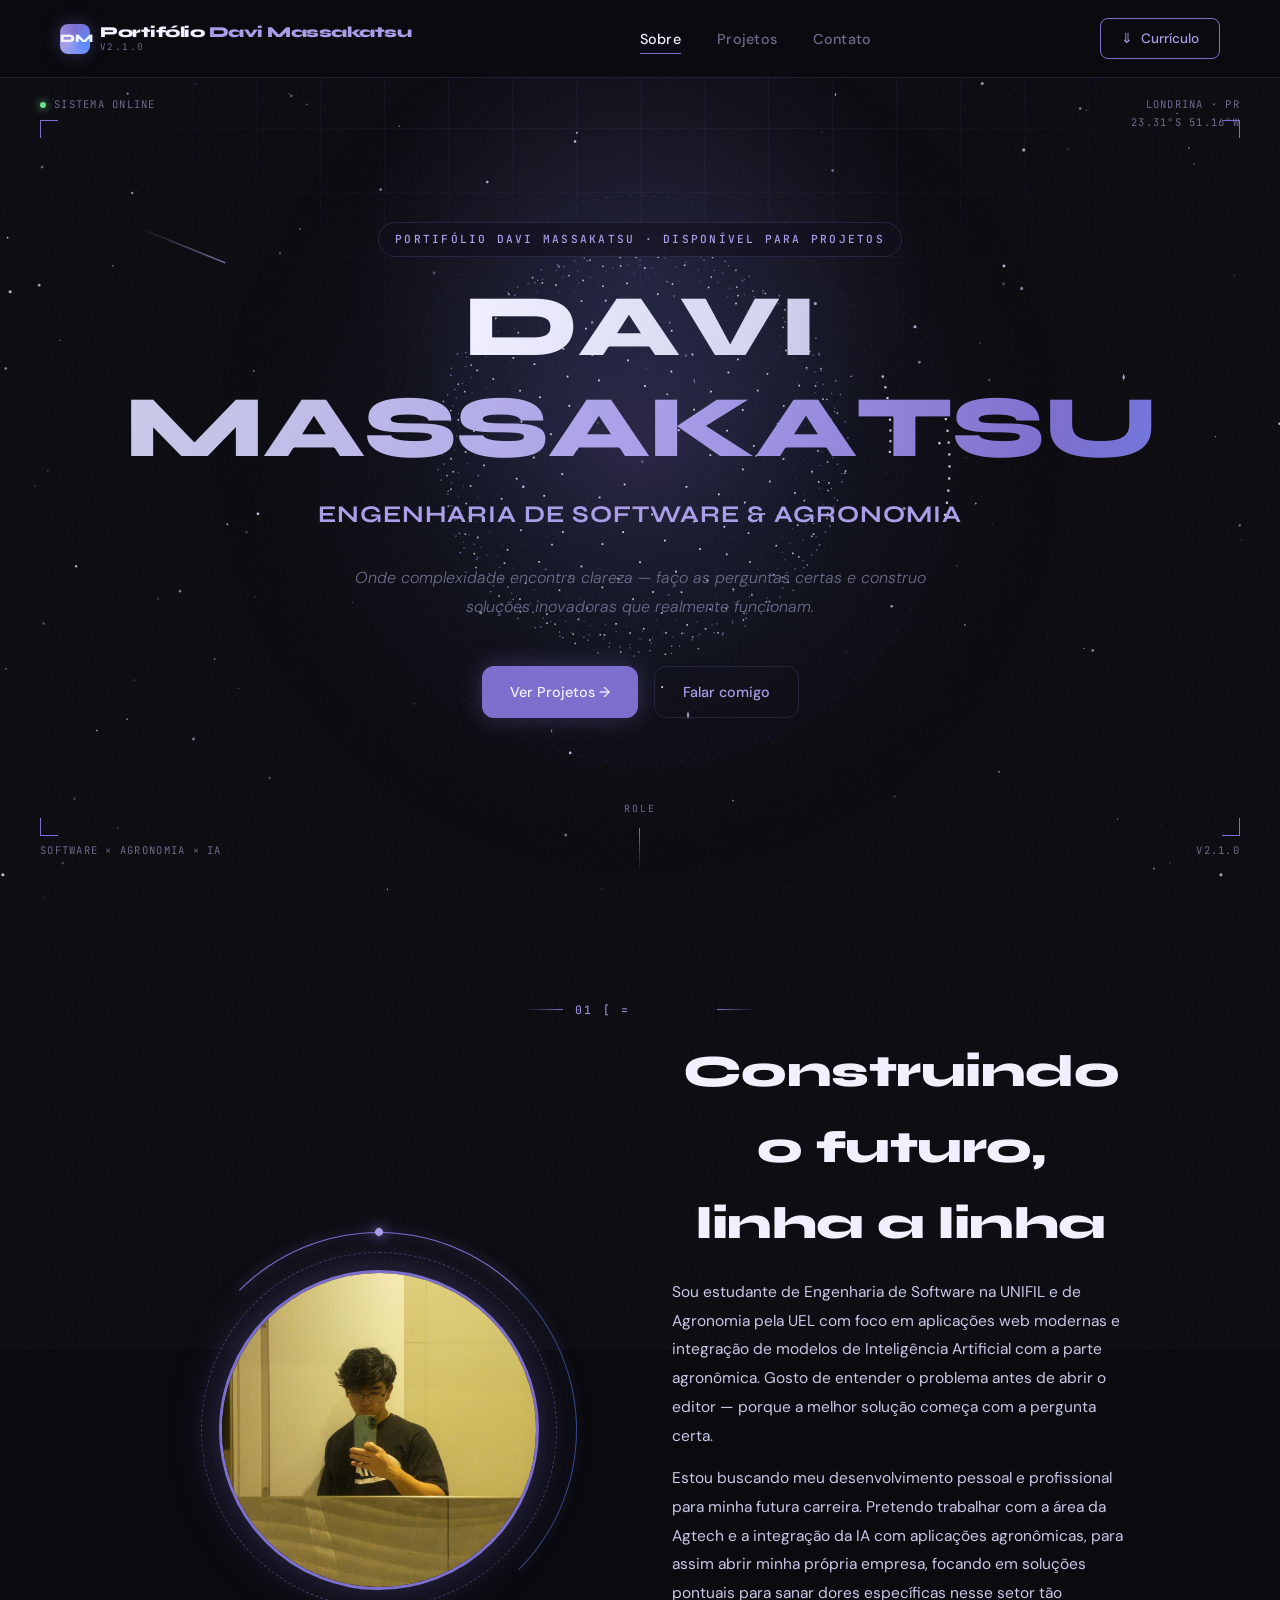
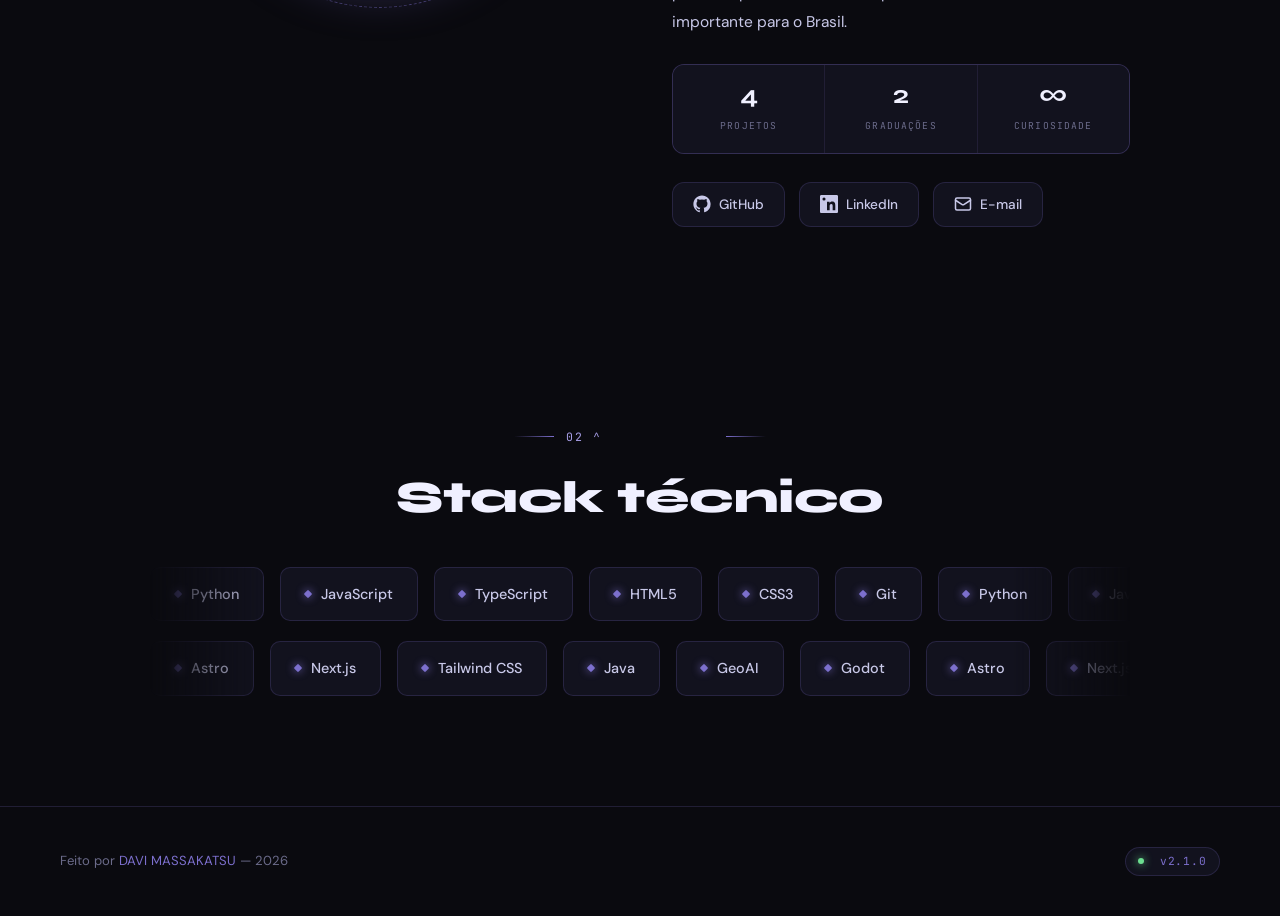
==== commit 5f1506ab: "release: v2.1.0 — prévia ao vivo da VUE (Vercel) no card de projetos Co-Authored-By: Claude Opus 5.5" ====
--- a/index.html
+++ b/index.html
@@ -4,7 +4,7 @@
   <meta charset="UTF-8">
   <meta name="viewport" content="width=device-width, initial-scale=1.0">
   <meta name="description" content="Portifólio Davi Massakatsu — estudante de Engenharia de Software e Agronomia, unindo IA e Agtech.">
-  <meta name="version" content="2.0.0">
+  <meta name="version" content="2.1.0">
   <title>Portifólio Davi Massakatsu</title>
   <link rel="stylesheet" href="style.css">
   <link rel="stylesheet" href="motion.css">
@@ -18,7 +18,7 @@
   <nav class="nav" role="navigation" aria-label="Navegação principal">
     <a href="index.html" class="nav__logo" aria-label="Portifólio Davi Massakatsu — início">
       <span class="nav__logo-mark" aria-hidden="true">DM</span>
-      <span>Portifólio <span>Davi Massakatsu</span><small data-version>v2.0.0</small></span>
+      <span>Portifólio <span>Davi Massakatsu</span><small data-version>v2.1.0</small></span>
     </a>
     <ul class="nav__links">
       <li><a href="index.html">Sobre</a></li>
@@ -42,7 +42,7 @@
       <span class="tl"><span class="live-dot"></span>Sistema online</span>
       <span class="tr">Londrina · PR<br>23.31°S 51.16°W</span>
       <span class="bl">Software × Agronomia × IA</span>
-      <span class="br" data-version>v2.0.0</span>
+      <span class="br" data-version>v2.1.0</span>
       <span class="corner c1"></span><span class="corner c2"></span>
       <span class="corner c3"></span><span class="corner c4"></span>
     </div>
@@ -151,7 +151,7 @@
   <!-- ===== FOOTER ===== -->
   <footer>
     <p>Feito por <span>DAVI MASSAKATSU</span> &mdash; 2026</p>
-    <a class="version-badge" href="CHANGELOG.md" title="Histórico de versões"><span class="live-dot"></span><span data-version>v2.0.0</span></a>
+    <a class="version-badge" href="CHANGELOG.md" title="Histórico de versões"><span class="live-dot"></span><span data-version>v2.1.0</span></a>
   </footer>
 
   <script src="portfolio.js"></script>
--- a/motion.css
+++ b/motion.css
@@ -1173,3 +1173,73 @@
   .hero__eyebrow, .hero__title, .hero__subtitle, .hero__desc, .hero__cta,
   .hero__hud > span, .scroll-hint { opacity: 1 !important; }
 }
+
+/* =============================================================
+   PRÉVIA AO VIVO (iframe do site publicado na Vercel)
+   ============================================================= */
+.mock--live .mock__url { display: flex; align-items: center; }
+.mock--live .mock__url .live-dot { width: 5px; height: 5px; margin-right: 6px; }
+
+.live-fallback {
+  position: absolute;
+  inset: 0;
+  display: grid;
+  place-items: start center;
+  padding-top: clamp(48px, 12%, 90px);
+  transition: opacity 0.8s var(--ease-out);
+}
+
+.live-frame {
+  position: absolute;
+  top: 0; left: 0;
+  width: 1280px;              /* renderiza como desktop... */
+  height: 1600px;
+  border: 0;
+  transform-origin: 0 0;
+  transform: scale(var(--live-scale, 0.4));   /* ...e reduz para caber */
+  background: #09090b;
+  opacity: 0;
+  pointer-events: none;       /* não rouba o mouse do tilt até o clique */
+  transition: opacity 0.8s var(--ease-out);
+}
+
+[data-live-preview].is-loaded .live-frame { opacity: 1; }
+[data-live-preview].is-loaded .live-fallback { opacity: 0; }
+[data-live-preview].is-interactive .live-frame { pointer-events: auto; }
+
+.live-toggle {
+  position: absolute;
+  left: 50%;
+  bottom: 40px;
+  z-index: 3;
+  transform: translateX(-50%);
+  display: inline-flex;
+  align-items: center;
+  padding: 8px 14px;
+  border-radius: 999px;
+  border: 1px solid var(--border);
+  background: rgba(10, 10, 15, 0.8);
+  -webkit-backdrop-filter: blur(8px);
+          backdrop-filter: blur(8px);
+  color: var(--text);
+  font-family: var(--font-mono);
+  font-size: 0.65rem;
+  letter-spacing: 0.1em;
+  text-transform: uppercase;
+  white-space: nowrap;
+  cursor: pointer;
+  opacity: 0;
+  transition: opacity 0.4s, border-color var(--transition), background var(--transition);
+}
+
+[data-live-preview].is-loaded .live-toggle { opacity: 1; }
+.live-toggle:hover { border-color: var(--accent); color: var(--white); }
+[data-live-preview].is-interactive .live-toggle { background: var(--accent); color: var(--white); border-color: var(--accent); }
+
+/* enquanto interage, o card para de inclinar */
+.xp-card.is-live-active { --rx: 0deg !important; --ry: 0deg !important; }
+.xp-card.is-live-active .mock { transform: none !important; }
+
+@media (prefers-reduced-motion: reduce) {
+  .live-frame, .live-fallback { transition: none; }
+}
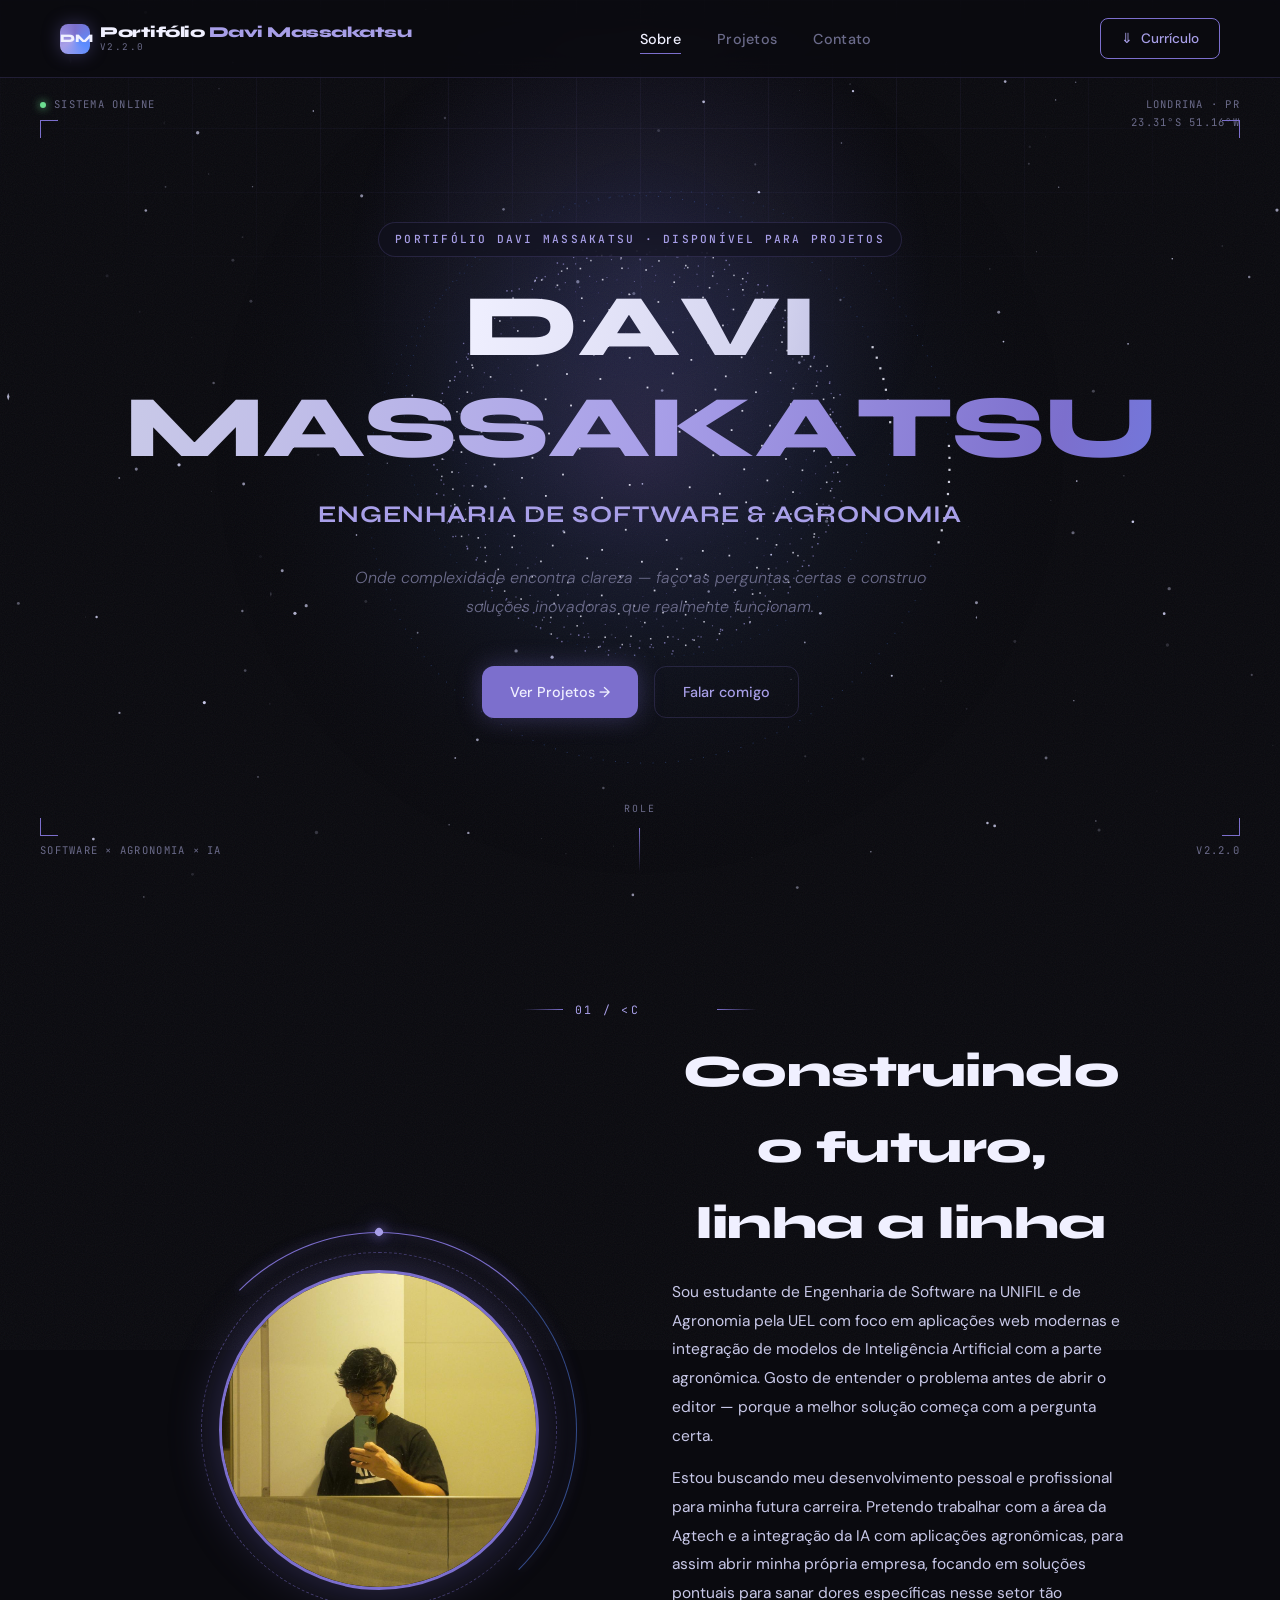
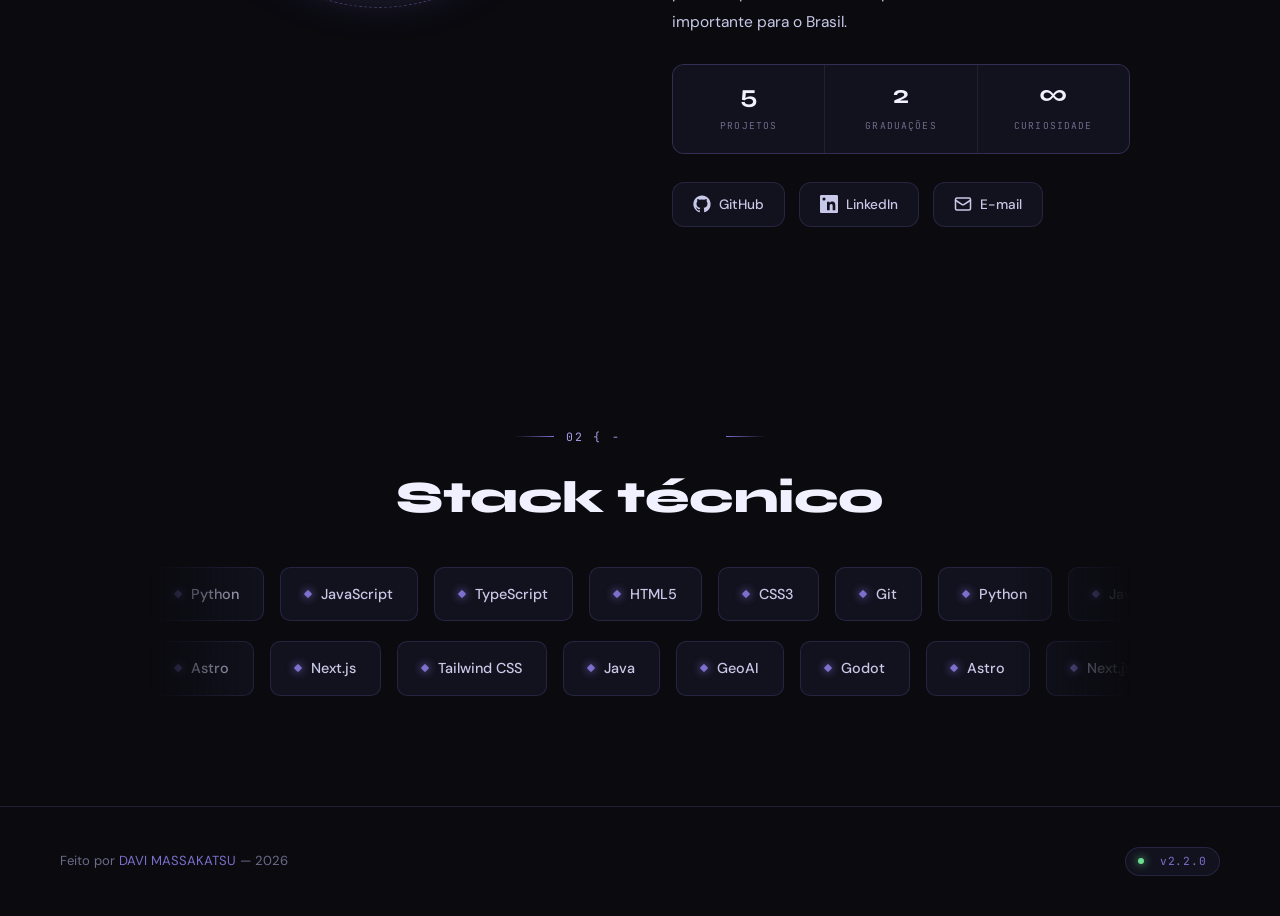
==== commit 226a8b09: "release: v2.2.0 — prévia ao vivo do Memórias Fujimura (Vercel) Co-Authored-By: Claude Opus 5.5 <nore" ====
--- a/index.html
+++ b/index.html
@@ -4,7 +4,7 @@
   <meta charset="UTF-8">
   <meta name="viewport" content="width=device-width, initial-scale=1.0">
   <meta name="description" content="Portifólio Davi Massakatsu — estudante de Engenharia de Software e Agronomia, unindo IA e Agtech.">
-  <meta name="version" content="2.1.0">
+  <meta name="version" content="2.2.0">
   <title>Portifólio Davi Massakatsu</title>
   <link rel="stylesheet" href="style.css">
   <link rel="stylesheet" href="motion.css">
@@ -18,7 +18,7 @@
   <nav class="nav" role="navigation" aria-label="Navegação principal">
     <a href="index.html" class="nav__logo" aria-label="Portifólio Davi Massakatsu — início">
       <span class="nav__logo-mark" aria-hidden="true">DM</span>
-      <span>Portifólio <span>Davi Massakatsu</span><small data-version>v2.1.0</small></span>
+      <span>Portifólio <span>Davi Massakatsu</span><small data-version>v2.2.0</small></span>
     </a>
     <ul class="nav__links">
       <li><a href="index.html">Sobre</a></li>
@@ -42,7 +42,7 @@
       <span class="tl"><span class="live-dot"></span>Sistema online</span>
       <span class="tr">Londrina · PR<br>23.31°S 51.16°W</span>
       <span class="bl">Software × Agronomia × IA</span>
-      <span class="br" data-version>v2.1.0</span>
+      <span class="br" data-version>v2.2.0</span>
       <span class="corner c1"></span><span class="corner c2"></span>
       <span class="corner c3"></span><span class="corner c4"></span>
     </div>
@@ -151,7 +151,7 @@
   <!-- ===== FOOTER ===== -->
   <footer>
     <p>Feito por <span>DAVI MASSAKATSU</span> &mdash; 2026</p>
-    <a class="version-badge" href="CHANGELOG.md" title="Histórico de versões"><span class="live-dot"></span><span data-version>v2.1.0</span></a>
+    <a class="version-badge" href="CHANGELOG.md" title="Histórico de versões"><span class="live-dot"></span><span data-version>v2.2.0</span></a>
   </footer>
 
   <script src="portfolio.js"></script>
--- a/motion.css
+++ b/motion.css
@@ -1243,3 +1243,18 @@
 @media (prefers-reduced-motion: reduce) {
   .live-frame, .live-fallback { transition: none; }
 }
+
+/* ---- Memórias Fujimura: selo de lançamento sobre a prévia ao vivo ---- */
+.xp-card .book-stage__ticket { z-index: 4; transition: opacity 0.5s var(--ease-out), transform 0.8s var(--ease-out); }
+.xp-card.is-live-active .book-stage__ticket { opacity: 0; transform: translateY(-10px); }
+
+#memorias-fujimura .book-stage__ticket {
+  top: 92px;
+  right: 48px;
+  bottom: auto;
+  pointer-events: none;
+}
+
+@media (max-width: 640px) {
+  #memorias-fujimura .book-stage__ticket { top: 72px; right: 28px; }
+}
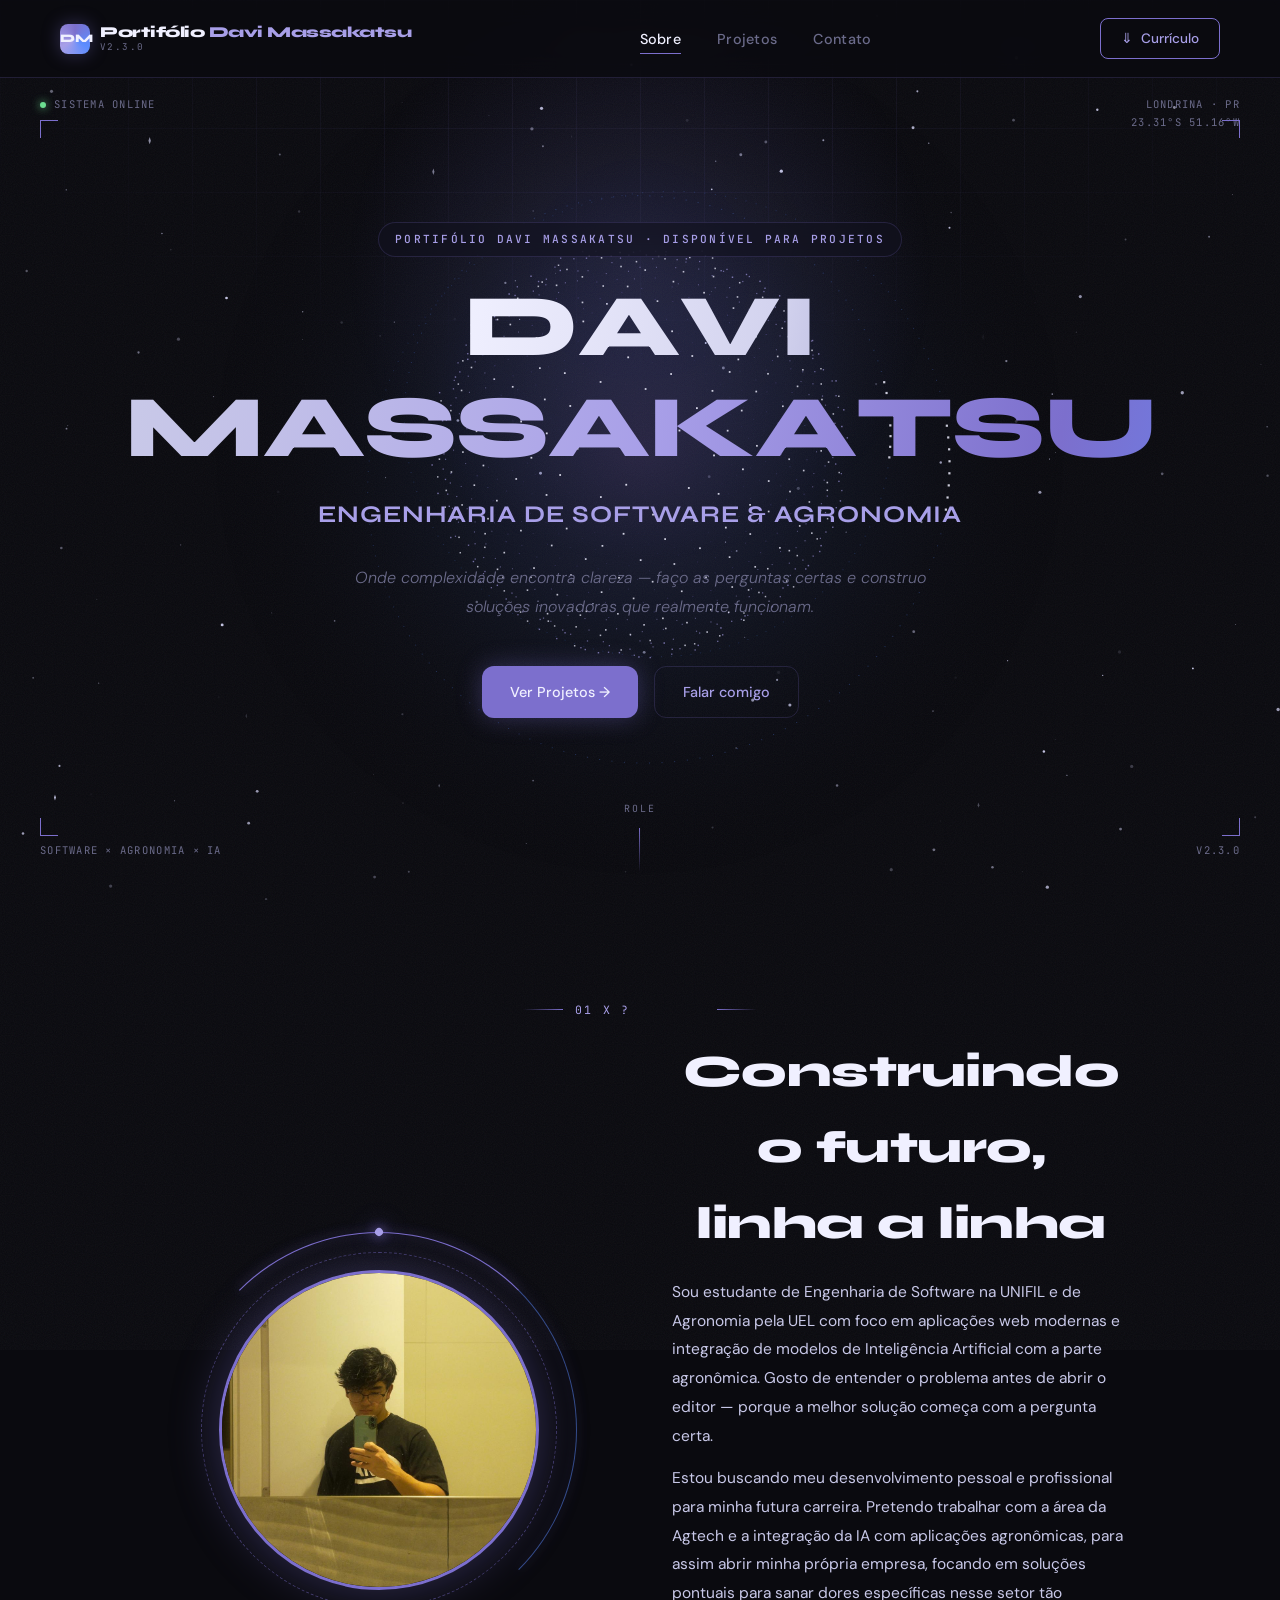
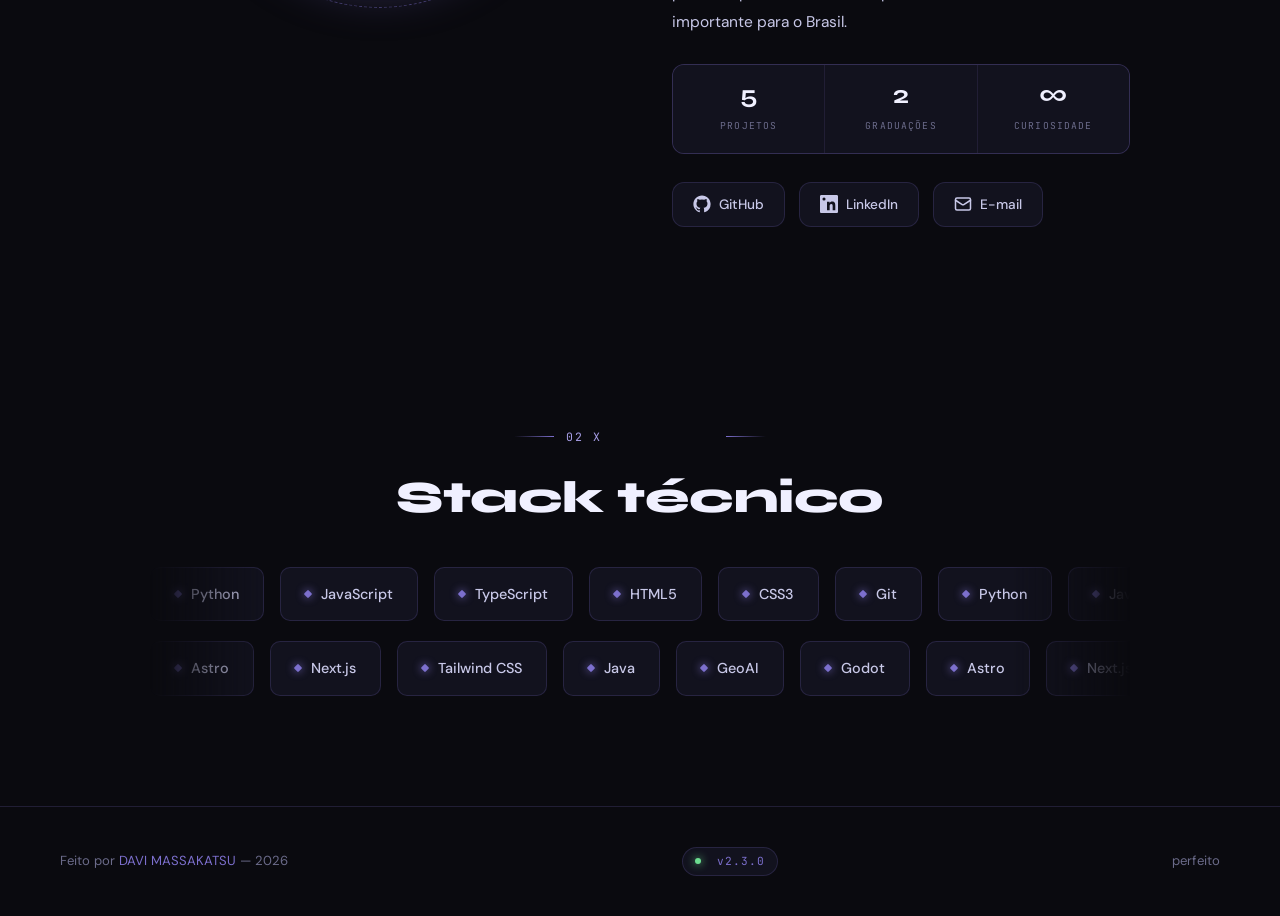
==== commit 1936177b: "release: v2.3.0 — prévia ao vivo e nova descrição do FUJIFY, novo e-mail - Card do FUJIFY mostra o s" ====
--- a/index.html
+++ b/index.html
@@ -4,7 +4,7 @@
   <meta charset="UTF-8">
   <meta name="viewport" content="width=device-width, initial-scale=1.0">
   <meta name="description" content="Portifólio Davi Massakatsu — estudante de Engenharia de Software e Agronomia, unindo IA e Agtech.">
-  <meta name="version" content="2.2.0">
+  <meta name="version" content="2.3.0">
   <title>Portifólio Davi Massakatsu</title>
   <link rel="stylesheet" href="style.css">
   <link rel="stylesheet" href="motion.css">
@@ -18,7 +18,7 @@
   <nav class="nav" role="navigation" aria-label="Navegação principal">
     <a href="index.html" class="nav__logo" aria-label="Portifólio Davi Massakatsu — início">
       <span class="nav__logo-mark" aria-hidden="true">DM</span>
-      <span>Portifólio <span>Davi Massakatsu</span><small data-version>v2.2.0</small></span>
+      <span>Portifólio <span>Davi Massakatsu</span><small data-version>v2.3.0</small></span>
     </a>
     <ul class="nav__links">
       <li><a href="index.html">Sobre</a></li>
@@ -42,7 +42,7 @@
       <span class="tl"><span class="live-dot"></span>Sistema online</span>
       <span class="tr">Londrina · PR<br>23.31°S 51.16°W</span>
       <span class="bl">Software × Agronomia × IA</span>
-      <span class="br" data-version>v2.2.0</span>
+      <span class="br" data-version>v2.3.0</span>
       <span class="corner c1"></span><span class="corner c2"></span>
       <span class="corner c3"></span><span class="corner c4"></span>
     </div>
@@ -108,7 +108,7 @@
               </svg>
               LinkedIn
             </a>
-            <a class="social-link" href="mailto:davi.massakatsu@edu.unifil.com.br" aria-label="Enviar e-mail">
+            <a class="social-link" href="mailto:dmfpro18@gmail.com" aria-label="Enviar e-mail">
               <svg width="18" height="18" viewBox="0 0 24 24" fill="none" stroke="currentColor" stroke-width="2" stroke-linecap="round" stroke-linejoin="round" aria-hidden="true">
                 <rect x="2" y="4" width="20" height="16" rx="2"/>
                 <path d="m22 7-8.97 5.7a1.94 1.94 0 0 1-2.06 0L2 7"/>
@@ -151,8 +151,8 @@
   <!-- ===== FOOTER ===== -->
   <footer>
     <p>Feito por <span>DAVI MASSAKATSU</span> &mdash; 2026</p>
-    <a class="version-badge" href="CHANGELOG.md" title="Histórico de versões"><span class="live-dot"></span><span data-version>v2.2.0</span></a>
-  </footer>
+    <a class="version-badge" href="CHANGELOG.md" title="Histórico de versões"><span class="live-dot"></span><span data-version>v2.3.0</span></a>
+perfeito  </footer>
 
   <script src="portfolio.js"></script>
 </body>
